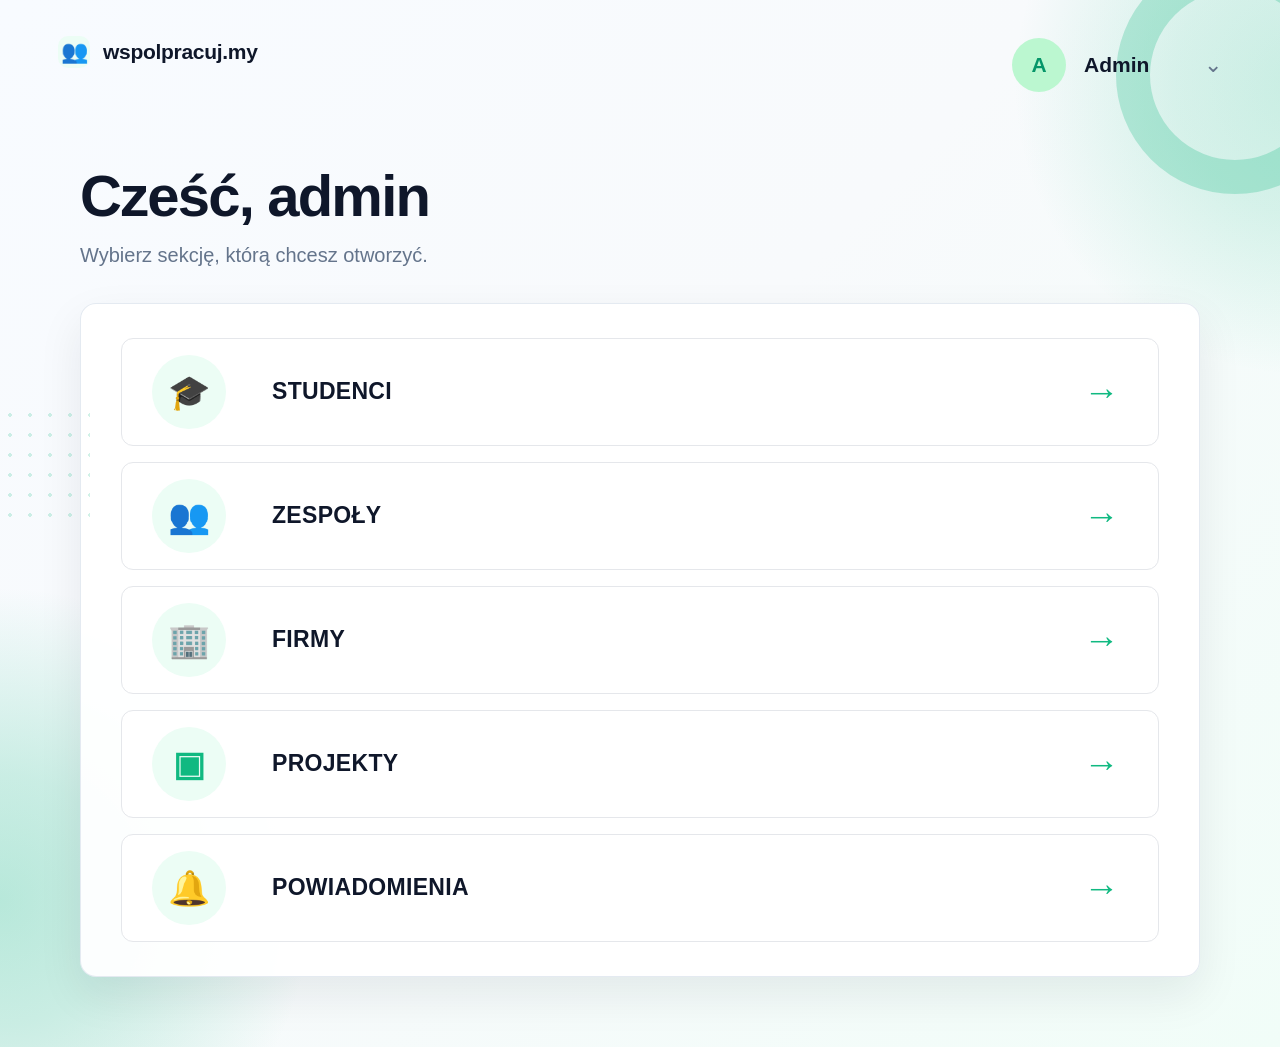
==== frontend/admin.html @ ed75c15d "dodanie fronta dla admina" ====
<!DOCTYPE html>
<html lang="pl">
<head>
    <meta charset="UTF-8">
    <meta name="viewport" content="width=device-width, initial-scale=1.0">
    <title>Panel admina - wspolpracuj.my</title>
    <link rel="stylesheet" href="admin.css">
</head>
<body>

<div class="app">
    <main class="content">

        <header class="topbar">
            <div class="brand">
                <h2 class="logo">wspolpracuj.my</h2>
                <p class="account-type">Panel admina</p>
            </div>

            <div class="user-menu">
                <button class="user-menu-toggle" onclick="toggleUserMenu(event)" aria-expanded="false">
                    <span class="user-avatar">A</span>
                    <span class="user-name">Admin</span>
                    <span class="user-arrow">⌄</span>
                </button>

                <div id="userDropdown" class="user-dropdown">
                    <button onclick="logout()">Wyloguj</button>
                </div>
            </div>
        </header>

        <section id="dashboard" class="view active-view">
            <div class="admin-start-box">
                <p class="small-label">Panel administratora</p>
                <h1>Cześć, admin</h1>

                <div class="admin-menu-grid">
                    <button onclick="showStudents()">STUDENCI</button>
                    <button onclick="showTeams()">ZESPOŁY</button>
                    <button onclick="showCompanies()">FIRMY</button>
                    <button onclick="showProjects()">PROJEKTY</button>
                    <button onclick="showNotifications()">POWIADOMIENIA</button>
                </div>
            </div>
        </section>

        <section id="students" class="view">
            <button class="back-btn" onclick="goBack()">← Wstecz</button>

            <div class="section-title-row">
                <div>
                    <h2>Studenci</h2>
                    <p class="muted">Lista wszystkich studentów.</p>
                </div>
            </div>

            <div id="studentsList" class="admin-list scroll-list"></div>
        </section>

        <section id="teams" class="view">
            <button class="back-btn" onclick="goBack()">← Wstecz</button>

            <div class="section-title-row">
                <div>
                    <h2>Zespoły</h2>
                    <p class="muted">Lista wszystkich zespołów.</p>
                </div>
            </div>

            <div id="teamsList" class="team-list scroll-list"></div>
        </section>

        <section id="companies" class="view">
            <button class="back-btn" onclick="goBack()">← Wstecz</button>

            <div class="section-title-row">
                <div>
                    <h2>Firmy</h2>
                    <p class="muted">Zarządzaj firmami na platformie.</p>
                </div>

                <button class="small-primary" onclick="showAddCompany()">+ Dodaj firmę</button>
            </div>

            <div id="companiesList" class="admin-list scroll-list"></div>
        </section>

        <section id="projects" class="view">
            <button class="back-btn" onclick="goBack()">← Wstecz</button>

            <div class="section-title-row">
                <div>
                    <h2>Projekty</h2>
                    <p class="muted">Lista wszystkich projektów.</p>
                </div>
            </div>

            <div id="projectsList" class="admin-project-list scroll-list"></div>
        </section>

        <section id="notifications" class="view">
            <button class="back-btn" onclick="goBack()">← Wstecz</button>

            <div class="section-title-row">
                <div>
                    <h2>Powiadomienia</h2>
                    <p class="muted">Wyświetlanie wszystkich powiadomień od najnowszych.</p>
                </div>
            </div>

            <div id="allNotifications" class="notification-list card"></div>
        </section>

        <section id="addCompany" class="view">
            <button class="back-btn" onclick="goBack()">← Wstecz</button>

            <div class="section-title-row centered-title">
                <div>
                    <h2>Dodaj firmę</h2>
                    <p class="muted">Wprowadź dane firmy, aby dodać ją do systemu.</p>
                </div>
            </div>

            <form class="card project-form" onsubmit="addCompany(event)">
                <label>
                    Nazwa firmy
                    <input id="newCompanyName" type="text" placeholder="Nazwa firmy">
                </label>

                <label>
                    Login
                    <input id="newCompanyLogin" type="text" placeholder="Login">
                </label>

                <label>
                    Hasło
                    <input id="newCompanyPassword" type="password" placeholder="Hasło">
                </label>

                <label>
                    Powtórz hasło
                    <input id="newCompanyRepeatPassword" type="password" placeholder="Powtórz hasło">
                </label>

                <button type="submit">Dodaj firmę</button>
                <p id="addCompanyMessage" class="form-message"></p>
            </form>
        </section>

        <section id="deleteConfirm" class="view">
            <button class="back-btn" onclick="goBack()">← Wstecz</button>

            <div class="section-title-row centered-title">
                <div>
                    <h2 id="deleteTitle">Usuń</h2>
                    <p id="deleteText" class="muted"></p>
                </div>
            </div>

            <div class="card confirm-card">
                <button class="danger-main" onclick="confirmDelete()">Usuń</button>
                <button class="cancel-main" onclick="cancelDelete()">Nie</button>
            </div>
        </section>

        <section id="projectDetails" class="view">
            <button class="back-btn" onclick="goBack()">← Wstecz</button>

            <div class="section-title-row">
                <div>
                    <p class="small-label">Wybrany projekt</p>
                    <h2 id="projectDetailsTitle"></h2>
                    <p id="projectDetailsInfo" class="muted"></p>
                </div>
            </div>

            <div class="quick-actions project-actions">
                <button onclick="showProjectTeams()">Zespoły</button>
                <button onclick="showProjectGuidelines()">Wytyczne</button>
                <button onclick="showProjectComments()">Komentarze</button>
            </div>

            <div class="card details-card project-hidden-details">
                <h3>Opis</h3>
                <p id="projectDetailsDescription"></p>

                <h3>Cel projektu</h3>
                <p id="projectDetailsGoal"></p>

                <h3>Zakres pracy</h3>
                <p id="projectDetailsWorkScope"></p>

                <h3>Wymagane zasoby technologiczne</h3>
                <p id="projectDetailsTechResources"></p>

                <h3>Dane projektu</h3>
                <div class="info-grid">
                    <div>
                        <span>Zleceniodawca</span>
                        <strong id="projectDetailsCompany"></strong>
                    </div>

                    <div>
                        <span>Zapełnienie</span>
                        <strong id="projectDetailsTeams"></strong>
                    </div>

                    <div>
                        <span>Priorytet</span>
                        <strong id="projectDetailsPriority"></strong>
                    </div>
                </div>
            </div>
        </section>

        <section id="projectComments" class="view">
            <button class="back-btn" onclick="goBack()">← Wstecz</button>

            <div class="section-title-row">
                <div>
                    <h2>Komentarze</h2>
                    <p class="muted">Admin widzi wszystkie komentarze do projektu.</p>
                </div>
            </div>

            <div id="projectCommentsList" class="card comment-list"></div>
        </section>

        <section id="projectGuidelines" class="view">
            <button class="back-btn" onclick="goBack()">← Wstecz</button>

            <div class="section-title-row">
                <div>
                    <h2>Wytyczne</h2>
                    <p class="muted">Dane projektu wypełnione przez firmę. Widok tylko do odczytu.</p>
                </div>
            </div>

            <div class="card details-card">
                <h3>Temat</h3>
                <p id="guidelinesTopic"></p>

                <h3>Zleceniodawca</h3>
                <p id="guidelinesCompany"></p>

                <h3>Opis</h3>
                <p id="guidelinesDescription"></p>

                <h3>Cel projektu</h3>
                <p id="guidelinesGoal"></p>

                <h3>Zakres pracy</h3>
                <p id="guidelinesWorkScope"></p>

                <h3>Wymagane zasoby technologiczne</h3>
                <p id="guidelinesTechResources"></p>

                <h3>Tagi</h3>
                <div id="guidelinesTags" class="selected-tags"></div>
            </div>
        </section>

        <section id="projectTeams" class="view">
            <button class="back-btn" onclick="goBack()">← Wstecz</button>

            <div class="section-title-row">
                <div>
                    <h2>Zespoły</h2>
                    <p class="muted">Lista zespołów zaakceptowanych przez firmę do projektu.</p>
                </div>
            </div>

            <div id="projectTeamsList" class="team-list scroll-list"></div>
        </section>

        <section id="teamDetails" class="view">
            <button class="back-btn" onclick="goBack()">← Wstecz</button>

            <div class="section-title-row">
                <div>
                    <p class="small-label">Okno zespołu</p>
                    <h2 id="teamDetailsName"></h2>
                    <p id="teamDetailsProject" class="muted"></p>
                </div>
            </div>

            <div class="card details-card team-details-card">
                <h3>Członkowie zespołu</h3>
                <ol id="teamDetailsMembers" class="members-list"></ol>

                <button id="repositoryButton" class="small-primary hidden" onclick="showRepository()">Repozytorium</button>
            </div>
        </section>

        <section id="repository" class="view">
            <button class="back-btn" onclick="goBack()">← Wstecz</button>

            <div class="section-title-row">
                <div>
                    <p class="small-label">Pliki</p>
                    <h2>PLIKI</h2>
                    <p id="repositoryDescription" class="muted"></p>
                </div>
            </div>

            <div class="card repository-box">
                <h3>Pliki</h3>

                <div class="upload-area">
                    <p>
                        Miejsce na wrzucanie plików z rozszerzeniami według dokumentacji.
                    </p>

                    <input type="file" multiple>
                </div>

                <ul id="repositoryFiles" class="file-list"></ul>
            </div>
        </section>

    </main>
</div>

<script>
let currentProjectId = null;
let currentTeamId = null;

let deleteData = {
    type: null,
    id: null,
    returnView: null
};

const viewHistory = [];

/* PUSTE DANE — tutaj później możesz podpiąć backend albo bazę danych */

let students = [];

let companies = [];

let projects = [];

let teams = [];

let notifications = [];

let comments = [];

let repositoryFiles = [];

const priorityLabels = {
    1: "1 - bardzo niski",
    2: "2 - niski",
    3: "3 - średni",
    4: "4 - wysoki",
    5: "5 - bardzo wysoki"
};

function loadInitialData() {
    renderStudents();
    renderTeams();
    renderCompanies();
    renderProjects();
    renderNotifications();
}

function showView(viewId, saveHistory = true) {
    const currentView = document.querySelector(".active-view");

    if (currentView && saveHistory && currentView.id !== viewId) {
        viewHistory.push(currentView.id);
    }

    document.querySelectorAll(".view").forEach(view => {
        view.classList.remove("active-view");
    });

    document.getElementById(viewId).classList.add("active-view");
}

function goBack() {
    const previousView = viewHistory.pop();

    if (previousView) {
        showView(previousView, false);
    } else {
        showView("dashboard", false);
    }
}

function toggleUserMenu(event) {
    event.stopPropagation();

    const menu = document.querySelector(".user-menu");
    const toggle = document.querySelector(".user-menu-toggle");

    menu.classList.toggle("open");

    const isOpen = menu.classList.contains("open");
    toggle.setAttribute("aria-expanded", isOpen);
}

document.addEventListener("click", function(event) {
    const menu = document.querySelector(".user-menu");

    if (!menu) {
        return;
    }

    if (!menu.contains(event.target)) {
        menu.classList.remove("open");

        const toggle = document.querySelector(".user-menu-toggle");

        if (toggle) {
            toggle.setAttribute("aria-expanded", "false");
        }
    }
});

function logout() {
    window.location.href = "index.html";
}

function showStudents() {
    renderStudents();
    showView("students");
}

function showTeams() {
    renderTeams();
    showView("teams");
}

function showCompanies() {
    renderCompanies();
    showView("companies");
}

function showProjects() {
    renderProjects();
    showView("projects");
}

function showNotifications() {
    renderNotifications();
    showView("notifications");
}

function renderStudents() {
    const list = document.getElementById("studentsList");
    list.innerHTML = "";

    if (students.length === 0) {
        list.innerHTML = "<div class='card'><p class='empty-state'>Brak studentów do wyświetlenia.</p></div>";
        return;
    }

    students.forEach((student, index) => {
        const item = document.createElement("div");
        item.className = "admin-list-item";

        item.innerHTML = `
            <div class="list-main">
                <strong>${index + 1}. ${escapeHtml(student.fullName)}</strong>
                <span>${escapeHtml(student.email)}</span>
            </div>

            <button class="danger-small" onclick="openDelete('student', ${student.id}, 'students')">Usuń studenta</button>
        `;

        list.appendChild(item);
    });
}

function renderCompanies() {
    const list = document.getElementById("companiesList");
    list.innerHTML = "";

    if (companies.length === 0) {
        list.innerHTML = "<div class='card'><p class='empty-state'>Brak firm do wyświetlenia.</p></div>";
        return;
    }

    companies.forEach((company, index) => {
        const item = document.createElement("div");
        item.className = "admin-list-item";

        item.innerHTML = `
            <div class="list-main">
                <strong>${index + 1}. ${escapeHtml(company.name)}</strong>
                <span>Login: ${escapeHtml(company.login)}</span>
            </div>

            <button class="danger-small" onclick="openDelete('company', ${company.id}, 'companies')">Usuń firmę</button>
        `;

        list.appendChild(item);
    });
}

function renderProjects() {
    const list = document.getElementById("projectsList");
    list.innerHTML = "";

    if (projects.length === 0) {
        list.innerHTML = "<div class='card'><p class='empty-state'>Brak projektów do wyświetlenia.</p></div>";
        return;
    }

    projects.forEach((project, index) => {
        const card = document.createElement("div");
        card.className = "admin-project-card";

        card.innerHTML = `
            <button class="project-card" onclick="showProjectDetails(${project.id})">
                <div>
                    <strong>${index + 1}. ${escapeHtml(project.topic)}</strong>
                    <span>${escapeHtml(project.companyName)} · ${formatArray(project.tags)}</span>
                </div>
                <p>${project.acceptedTeams || 0}/${project.teamSlots || 0}</p>
            </button>

            <button class="danger-small" onclick="openDelete('project', ${project.id}, 'projects')">Usuń projekt</button>
        `;

        list.appendChild(card);
    });
}

function renderTeams() {
    const list = document.getElementById("teamsList");
    list.innerHTML = "";

    if (teams.length === 0) {
        list.innerHTML = "<div class='card'><p class='empty-state'>Brak zespołów do wyświetlenia.</p></div>";
        return;
    }

    teams.forEach((team, index) => {
        const project = projects.find(item => item.id === team.projectId);

        const card = document.createElement("div");
        card.className = "team-card";

        card.innerHTML = `
            <div class="team-main" onclick="showTeamDetails(${team.id})">
                <strong>${index + 1}. ${escapeHtml(team.name)}</strong>
                <span>${escapeHtml(project?.topic || "Brak projektu")} — ${getTeamStatusText(team.status)}</span>
            </div>

            <div class="team-actions">
                <button class="danger" onclick="openDelete('team', ${team.id}, 'teams')">Usuń zespół</button>
            </div>
        `;

        list.appendChild(card);
    });
}

function renderNotifications() {
    const list = document.getElementById("allNotifications");
    list.innerHTML = "";

    if (notifications.length === 0) {
        list.innerHTML = "<p class='empty-state'>Brak powiadomień do wyświetlenia.</p>";
        return;
    }

    notifications.forEach(notification => {
        const item = document.createElement("div");
        item.className = "notification-item";
        item.textContent = notification.text || "";

        list.appendChild(item);
    });
}

function showAddCompany() {
    document.getElementById("newCompanyName").value = "";
    document.getElementById("newCompanyLogin").value = "";
    document.getElementById("newCompanyPassword").value = "";
    document.getElementById("newCompanyRepeatPassword").value = "";
    document.getElementById("addCompanyMessage").textContent = "";

    showView("addCompany");
}

function addCompany(event) {
    event.preventDefault();

    const name = document.getElementById("newCompanyName").value.trim();
    const login = document.getElementById("newCompanyLogin").value.trim();
    const password = document.getElementById("newCompanyPassword").value.trim();
    const repeatPassword = document.getElementById("newCompanyRepeatPassword").value.trim();
    const message = document.getElementById("addCompanyMessage");

    if (!name || !login || !password || !repeatPassword) {
        message.textContent = "Nie dodano firmy. Uzupełnij wszystkie pola.";
        message.className = "form-message error";
        return;
    }

    if (password !== repeatPassword) {
        message.textContent = "Nie dodano firmy. Hasła nie są takie same.";
        message.className = "form-message error";
        return;
    }

    const loginExists = companies.some(company => {
        return company.login.toLowerCase() === login.toLowerCase();
    });

    if (loginExists) {
        message.textContent = "Nie dodano firmy. Podany login jest już zajęty.";
        message.className = "form-message error";
        return;
    }

    companies.unshift({
        id: Date.now(),
        name: name,
        login: login
    });

    notifications.unshift({
        id: Date.now(),
        text: `Administrator dodał nową firmę ${name}.`
    });

    renderCompanies();
    renderNotifications();

    event.target.reset();

    removeDeleteConfirmFromHistory();
    showView("companies", false);
}

function openDelete(type, id, returnView) {
    deleteData = {
        type: type,
        id: id,
        returnView: returnView
    };

    const labels = {
        student: "studenta",
        team: "zespół",
        project: "projekt",
        company: "firmę"
    };

    const name = getDeleteName(type, id);

    document.getElementById("deleteTitle").textContent = `Usuń ${labels[type]}`;
    document.getElementById("deleteText").textContent = `Czy chcesz usunąć ${labels[type]} "${name}"?`;

    showView("deleteConfirm");
}

function getDeleteName(type, id) {
    if (type === "student") {
        return students.find(item => item.id === id)?.fullName || "";
    }

    if (type === "team") {
        return teams.find(item => item.id === id)?.name || "";
    }

    if (type === "project") {
        return projects.find(item => item.id === id)?.topic || "";
    }

    if (type === "company") {
        return companies.find(item => item.id === id)?.name || "";
    }

    return "";
}

function cancelDelete() {
    deleteData = {
        type: null,
        id: null,
        returnView: null
    };

    goBack();
}

function confirmDelete() {
    if (deleteData.type === "student") {
        students = students.filter(student => student.id !== deleteData.id);

        teams.forEach(team => {
            team.members = team.members.filter(member => member.id !== deleteData.id);
        });

        renderStudents();
        renderTeams();
    }

    if (deleteData.type === "team") {
        const team = teams.find(item => item.id === deleteData.id);

        if (team && team.status === "accepted") {
            const project = projects.find(item => item.id === team.projectId);

            if (project && project.acceptedTeams > 0) {
                project.acceptedTeams -= 1;
            }
        }

        teams = teams.filter(team => team.id !== deleteData.id);

        renderTeams();
        renderProjects();
    }

    if (deleteData.type === "project") {
        projects = projects.filter(project => project.id !== deleteData.id);
        teams = teams.filter(team => team.projectId !== deleteData.id);
        comments = comments.filter(comment => comment.projectId !== deleteData.id);

        renderProjects();
        renderTeams();
    }

    if (deleteData.type === "company") {
        companies = companies.filter(company => company.id !== deleteData.id);

        renderCompanies();
    }

    const returnView = deleteData.returnView || "dashboard";

    deleteData = {
        type: null,
        id: null,
        returnView: null
    };

    removeDeleteConfirmFromHistory();

    if (viewHistory[viewHistory.length - 1] === returnView) {
        viewHistory.pop();
    }

    showView(returnView, false);
}

function removeDeleteConfirmFromHistory() {
    for (let i = viewHistory.length - 1; i >= 0; i--) {
        if (viewHistory[i] === "deleteConfirm") {
            viewHistory.splice(i, 1);
        }
    }
}

function showProjectDetails(projectId) {
    currentProjectId = projectId;

    const project = projects.find(item => item.id === projectId);

    if (!project) {
        return;
    }

    document.getElementById("projectDetailsTitle").textContent = project.topic || "";
    document.getElementById("projectDetailsInfo").textContent =
        `${project.companyName || ""} · ${project.acceptedTeams || 0}/${project.teamSlots || 0}`;

    document.getElementById("projectDetailsDescription").textContent = project.description || "";
    document.getElementById("projectDetailsGoal").textContent = project.goal || "";
    document.getElementById("projectDetailsWorkScope").textContent = project.workScope || "";
    document.getElementById("projectDetailsTechResources").textContent = project.techResources || "";
    document.getElementById("projectDetailsCompany").textContent = project.companyName || "";
    document.getElementById("projectDetailsTeams").textContent = `${project.acceptedTeams || 0}/${project.teamSlots || 0}`;
    document.getElementById("projectDetailsPriority").textContent = priorityLabels[project.priority] || "";

    showView("projectDetails");
}

function showProjectComments() {
    const list = document.getElementById("projectCommentsList");
    const projectComments = comments.filter(comment => comment.projectId === currentProjectId);

    list.innerHTML = "";

    if (projectComments.length === 0) {
        list.innerHTML = "<p class='empty-state'>Brak komentarzy dla tego projektu.</p>";
    } else {
        projectComments.forEach(comment => {
            const item = document.createElement("div");
            item.className = "comment-item";

            item.innerHTML = `
                <strong>${escapeHtml(comment.authorName || "")}</strong>
                <p>${escapeHtml(comment.text || "")}</p>
            `;

            list.appendChild(item);
        });
    }

    showView("projectComments");
}

function showProjectGuidelines() {
    const project = projects.find(item => item.id === currentProjectId);

    if (!project) {
        return;
    }

    document.getElementById("guidelinesTopic").textContent = project.topic || "";
    document.getElementById("guidelinesCompany").textContent = project.companyName || "";
    document.getElementById("guidelinesDescription").textContent = project.description || "";
    document.getElementById("guidelinesGoal").textContent = project.goal || "";
    document.getElementById("guidelinesWorkScope").textContent = project.workScope || "";
    document.getElementById("guidelinesTechResources").textContent = project.techResources || "";

    renderGuidelineTags(project.tags || []);

    showView("projectGuidelines");
}

function renderGuidelineTags(tags) {
    const container = document.getElementById("guidelinesTags");
    container.innerHTML = "";

    if (!tags || tags.length === 0) {
        container.innerHTML = "<p class='empty-state'>Brak tagów.</p>";
        return;
    }

    tags.forEach(tag => {
        const span = document.createElement("span");
        span.textContent = tag;
        container.appendChild(span);
    });
}

function showProjectTeams() {
    const list = document.getElementById("projectTeamsList");
    const acceptedTeams = teams.filter(team => {
        return team.projectId === currentProjectId && team.status === "accepted";
    });

    list.innerHTML = "";

    if (acceptedTeams.length === 0) {
        list.innerHTML = "<div class='card'><p class='empty-state'>Brak zaakceptowanych zespołów dla tego projektu.</p></div>";
    } else {
        acceptedTeams.forEach((team, index) => {
            const card = document.createElement("div");
            card.className = "team-card";

            card.innerHTML = `
                <div class="team-main" onclick="showTeamDetails(${team.id})">
                    <strong>${index + 1}. ${escapeHtml(team.name)}</strong>
                    <span>Zaakceptowany</span>
                </div>
            `;

            list.appendChild(card);
        });
    }

    showView("projectTeams");
}

function showTeamDetails(teamId) {
    currentTeamId = teamId;

    const team = teams.find(item => item.id === teamId);

    if (!team) {
        return;
    }

    const project = projects.find(item => item.id === team.projectId);

    document.getElementById("teamDetailsName").textContent = team.name || "";
    document.getElementById("teamDetailsProject").textContent =
        `Przypisany projekt: ${project?.topic || "Brak projektu"}`;

    const membersList = document.getElementById("teamDetailsMembers");
    membersList.innerHTML = "";

    if (!team.members || team.members.length === 0) {
        membersList.innerHTML = "<p class='empty-state'>Brak członków zespołu do wyświetlenia.</p>";
    } else {
        team.members.forEach(member => {
            const li = document.createElement("li");
            li.textContent = member.fullName || "";
            membersList.appendChild(li);
        });
    }

    const repositoryButton = document.getElementById("repositoryButton");

    if (team.status === "accepted") {
        repositoryButton.classList.remove("hidden");
    } else {
        repositoryButton.classList.add("hidden");
    }

    showView("teamDetails");
}

function showRepository() {
    const team = teams.find(item => item.id === currentTeamId);
    const project = projects.find(item => item.id === team?.projectId);

    document.getElementById("repositoryDescription").textContent =
        `${team?.name || "Zespół"} · ${project?.topic || "Projekt"}`;

    renderRepositoryFiles();
    showView("repository");
}

function renderRepositoryFiles() {
    const list = document.getElementById("repositoryFiles");
    list.innerHTML = "";

    if (repositoryFiles.length === 0) {
        list.innerHTML = "<li class='empty-state'>Brak plików do wyświetlenia.</li>";
        return;
    }

    repositoryFiles.forEach(file => {
        const li = document.createElement("li");
        li.textContent = file.name || "";
        list.appendChild(li);
    });
}

function getTeamStatusText(status) {
    if (status === "accepted") {
        return "Zaakceptowany";
    }

    if (status === "rejected") {
        return "Odrzucony";
    }

    return "Nie podjęto decyzji";
}

function formatArray(value) {
    if (!value || value.length === 0) {
        return "";
    }

    return value.join(", ");
}

function escapeHtml(value) {
    return String(value)
        .replaceAll("&", "&amp;")
        .replaceAll("<", "&lt;")
        .replaceAll(">", "&gt;")
        .replaceAll('"', "&quot;")
        .replaceAll("'", "&#039;");
}

loadInitialData();
</script>

</body>
</html>
---- frontend/admin.css ----
* {
    margin: 0;
    padding: 0;
    box-sizing: border-box;
    font-family: Arial, sans-serif;
}

:root {
    --green: #10b981;
    --green-dark: #059669;
    --green-light: #d1fae5;
    --green-soft: #ecfdf5;

    --red: #ef4444;
    --red-dark: #dc2626;

    --text-main: #0f172a;
    --text-muted: #64748b;

    --border: #e5e7eb;
    --border-dark: #d1d5db;

    --card: rgba(255, 255, 255, 0.94);
    --shadow: 0 18px 45px rgba(15, 23, 42, 0.08);
    --shadow-soft: 0 10px 28px rgba(15, 23, 42, 0.05);
}

body {
    min-height: 100vh;
    color: var(--text-main);
    overflow-x: hidden;
    background:
        radial-gradient(circle at 0% 86%, rgba(16, 185, 129, 0.28) 0, rgba(16, 185, 129, 0.20) 8%, transparent 20%),
        radial-gradient(circle at 102% 8%, rgba(16, 185, 129, 0.20) 0, rgba(16, 185, 129, 0.14) 8%, transparent 18%),
        linear-gradient(135deg, #f8fbff 0%, #f8fafc 46%, #f1fdf8 100%);
}

body::before {
    content: "";
    position: fixed;
    left: 0;
    top: 45%;
    width: 90px;
    height: 120px;
    background-image: radial-gradient(rgba(16, 185, 129, 0.35) 2px, transparent 2px);
    background-size: 20px 20px;
    opacity: 0.55;
    pointer-events: none;
}

body::after {
    content: "";
    position: fixed;
    right: -74px;
    top: -44px;
    width: 170px;
    height: 170px;
    border: 34px solid rgba(16, 185, 129, 0.25);
    border-radius: 50%;
    pointer-events: none;
}

button,
input,
textarea,
select {
    font: inherit;
}

button {
    cursor: pointer;
}

.app {
    width: 100%;
    min-height: 100vh;
}

.content {
    width: 100%;
    max-width: 1600px;
    min-height: 100vh;
    margin: 0 auto;
    padding: 36px 58px 70px;
}

/* TOPBAR */

.topbar {
    position: relative;
    z-index: 30;
    display: flex;
    justify-content: space-between;
    align-items: flex-start;
    gap: 24px;
    margin-bottom: 72px;
}

.brand {
    display: flex;
    align-items: center;
    gap: 13px;
}

.brand::before {
    content: "👥";
    width: 32px;
    height: 32px;
    border-radius: 10px;
    background: var(--green-soft);
    color: var(--green);
    display: flex;
    align-items: center;
    justify-content: center;
    font-size: 22px;
}

.logo {
    color: var(--text-main);
    font-size: 21px;
    font-weight: 900;
    letter-spacing: -0.3px;
}

.account-type {
    display: none;
}

/* MENU UŻYTKOWNIKA */

.user-menu {
    position: relative;
    z-index: 50;
}

.user-menu-toggle {
    min-width: 210px;
    height: 58px;
    border: none;
    background: transparent;
    display: flex;
    align-items: center;
    gap: 18px;
    padding: 0;
    color: var(--text-main);
}

.user-avatar {
    width: 54px;
    height: 54px;
    border-radius: 50%;
    background: #bbf7d0;
    color: var(--green-dark);
    display: flex;
    align-items: center;
    justify-content: center;
    font-size: 21px;
    font-weight: 900;
}

.user-name {
    font-size: 21px;
    font-weight: 900;
    color: var(--text-main);
}

.user-arrow {
    margin-left: auto;
    color: #64748b;
    font-size: 22px;
    transition: 0.2s;
}

.user-menu.open .user-arrow {
    transform: rotate(180deg);
}

.user-dropdown {
    position: absolute;
    right: 0;
    top: 70px;
    width: 210px;
    background: #ffffff;
    border: 1px solid var(--border);
    border-radius: 14px;
    box-shadow: 0 18px 45px rgba(15, 23, 42, 0.12);
    padding: 10px;
    display: none;
}

.user-menu.open .user-dropdown {
    display: block;
}

.user-dropdown button {
    width: 100%;
    border: none;
    background: transparent;
    color: var(--text-main);
    text-align: left;
    padding: 13px 14px;
    border-radius: 10px;
    font-weight: 800;
    transition: 0.2s;
}

.user-dropdown button:hover {
    background: var(--green-soft);
    color: var(--green-dark);
}

/* WIDOKI */

.view {
    display: none;
}

.active-view {
    display: block;
}

/* DASHBOARD */

#dashboard.active-view {
    display: block;
}

.admin-start-box {
    width: 1120px;
    max-width: 100%;
    margin: 0 auto;
    background: transparent;
    border: none;
    box-shadow: none;
    padding: 0;
}

.admin-start-box .small-label {
    display: none;
}

.admin-start-box h1 {
    font-size: 58px;
    line-height: 1.05;
    letter-spacing: -1.8px;
    font-weight: 900;
    color: var(--text-main);
    margin-bottom: 10px;
}

.admin-start-box h1::after {
    content: "Wybierz sekcję, którą chcesz otworzyć.";
    display: block;
    margin-top: 14px;
    color: var(--text-muted);
    font-size: 20px;
    line-height: 1.4;
    letter-spacing: 0;
    font-weight: 400;
}

.admin-menu-grid {
    margin-top: 34px;
    background: var(--card);
    border: 1px solid rgba(226, 232, 240, 0.9);
    border-radius: 16px;
    box-shadow: var(--shadow);
    padding: 34px 40px;
    display: grid;
    grid-template-columns: 1fr;
    gap: 16px;
}

.admin-menu-grid button {
    position: relative;
    width: 100%;
    min-height: 108px;
    padding: 22px 84px 22px 150px;
    background: #ffffff;
    border: 1px solid var(--border);
    border-radius: 12px;
    color: var(--text-main);
    text-align: left;
    font-size: 23px;
    font-weight: 900;
    letter-spacing: 0.3px;
    transition: 0.22s ease;
    box-shadow: none;
}

.admin-menu-grid button:hover {
    border-color: rgba(16, 185, 129, 0.45);
    background: #fbfffd;
    transform: translateY(-2px);
    box-shadow: 0 14px 34px rgba(15, 23, 42, 0.07);
}

.admin-menu-grid button::before {
    position: absolute;
    left: 30px;
    top: 50%;
    transform: translateY(-50%);
    width: 74px;
    height: 74px;
    border-radius: 50%;
    background: var(--green-soft);
    color: var(--green);
    display: flex;
    align-items: center;
    justify-content: center;
    font-size: 34px;
}

.admin-menu-grid button::after {
    content: "→";
    position: absolute;
    right: 38px;
    top: 50%;
    transform: translateY(-50%);
    color: var(--green);
    font-size: 36px;
    font-weight: 400;
}

.admin-menu-grid button:nth-child(1)::before {
    content: "🎓";
}

.admin-menu-grid button:nth-child(2)::before {
    content: "👥";
}

.admin-menu-grid button:nth-child(3)::before {
    content: "🏢";
}

.admin-menu-grid button:nth-child(4)::before {
    content: "▣";
}

.admin-menu-grid button:nth-child(5)::before {
    content: "🔔";
}

/* NAGŁÓWKI SEKCJI */

.section-title-row {
    display: flex;
    justify-content: space-between;
    align-items: center;
    gap: 24px;
    margin-bottom: 28px;
}

.section-title-row h2 {
    font-size: 58px;
    line-height: 1.05;
    letter-spacing: -1.7px;
    font-weight: 900;
    color: var(--text-main);
    margin-bottom: 12px;
}

.muted {
    color: var(--text-muted);
    line-height: 1.5;
    font-size: 19px;
}

.small-label {
    text-transform: uppercase;
    color: var(--green);
    font-size: 12px;
    font-weight: 900;
    letter-spacing: 1px;
    margin-bottom: 8px;
}

.centered-title {
    width: 100%;
    max-width: 760px;
    margin-left: auto;
    margin-right: auto;
    justify-content: center;
    text-align: center;
}

/* PRZYCISK WSTECZ */

.back-btn {
    border: none;
    background: var(--green-soft);
    color: #047857;
    border: 1px solid #a7f3d0;
    border-radius: 12px;
    padding: 11px 17px;
    font-weight: 900;
    margin-bottom: 26px;
    transition: 0.2s;
}

.back-btn:hover {
    background: var(--green-light);
    transform: translateY(-1px);
}

/* KARTY / LISTY */

.card,
.admin-list,
.team-list,
.admin-project-list {
    background: var(--card);
    border: 1px solid rgba(226, 232, 240, 0.9);
    border-radius: 14px;
    box-shadow: var(--shadow);
    backdrop-filter: blur(8px);
}

.card {
    padding: 28px;
}

.scroll-list {
    max-height: 650px;
    overflow-y: auto;
    padding-right: 8px;
}

#studentsList,
#companiesList,
#teamsList,
#projectTeamsList,
#projectsList {
    width: 100%;
    padding: 34px;
    display: flex;
    flex-direction: column;
    gap: 14px;
}

/* WIERSZE STUDENCI / FIRMY */

.admin-list-item {
    min-height: 70px;
    padding: 0 22px 0 34px;
    background: rgba(255, 255, 255, 0.78);
    border: 1px solid var(--border);
    border-radius: 9px;
    display: flex;
    align-items: center;
    justify-content: space-between;
    gap: 18px;
}

.list-main {
    display: flex;
    flex-direction: column;
    gap: 5px;
}

.list-main strong {
    color: var(--text-main);
    font-size: 18px;
    font-weight: 900;
}

.list-main span {
    color: var(--text-muted);
    font-size: 14px;
}

/* CZERWONY X */

.danger-small,
.team-actions .danger {
    position: relative;
    width: 48px;
    height: 48px;
    min-width: 48px;
    border: 1px solid var(--border);
    border-radius: 9px;
    background: transparent;
    color: transparent;
    font-size: 0;
    transition: 0.2s;
}

.danger-small::before,
.team-actions .danger::before {
    content: "×";
    color: var(--red-dark);
    font-size: 38px;
    line-height: 1;
    font-weight: 300;
}

.danger-small:hover,
.team-actions .danger:hover {
    background: #fee2e2;
    border-color: #fecaca;
}

/* PRZYCISKI */

.small-primary {
    width: auto;
    min-width: 250px;
    min-height: 58px;
    padding: 14px 26px;
    border-radius: 8px;
    border: 2px solid var(--green);
    background: transparent;
    color: var(--green-dark);
    text-transform: uppercase;
    font-weight: 900;
    letter-spacing: 0.4px;
    transition: 0.2s;
}

.small-primary:hover {
    background: var(--green);
    color: white;
    transform: translateY(-1px);
}

/* PROJEKTY */

.admin-project-list {
    display: flex;
    flex-direction: column;
    gap: 14px;
}

.admin-project-card {
    position: relative;
    min-height: 76px;
}

.admin-project-card .project-card {
    width: 100%;
    min-height: 76px;
    padding: 0 92px 0 34px;
    background: rgba(255, 255, 255, 0.78);
    border: 1px solid var(--border);
    border-radius: 9px;
    color: var(--text-main);
    display: flex;
    align-items: center;
    justify-content: space-between;
    text-align: left;
    box-shadow: none;
    transition: 0.2s;
}

.admin-project-card .project-card:hover {
    border-color: rgba(16, 185, 129, 0.45);
    background: #ffffff;
    transform: translateY(-1px);
}

.admin-project-card .project-card div {
    display: flex;
    flex-direction: column;
    gap: 5px;
}

.admin-project-card .project-card strong {
    font-size: 19px;
    font-weight: 900;
}

.admin-project-card .project-card span {
    color: var(--text-muted);
    font-size: 14px;
}

.admin-project-card .project-card p {
    color: var(--text-muted);
    font-weight: 800;
}

.admin-project-card .danger-small {
    position: absolute;
    right: 22px;
    top: 50%;
    transform: translateY(-50%);
}

/* ZESPOŁY */

.team-card {
    min-height: 76px;
    padding: 0 22px 0 34px;
    background: rgba(255, 255, 255, 0.78);
    border: 1px solid var(--border);
    border-radius: 9px;
    box-shadow: none;
    display: flex;
    align-items: center;
    justify-content: space-between;
    gap: 18px;
}

.team-main {
    flex: 1;
    cursor: pointer;
}

.team-main strong {
    display: block;
    font-size: 19px;
    font-weight: 900;
    color: var(--text-main);
    margin-bottom: 5px;
}

.team-main span {
    color: var(--text-muted);
    font-size: 14px;
}

.team-actions {
    display: flex;
    align-items: center;
    gap: 10px;
}

.team-actions button:not(.danger) {
    width: auto;
    border: none;
    border-radius: 10px;
    background: var(--green);
    color: white;
    padding: 10px 15px;
    font-weight: 900;
}

.team-actions button:not(.danger):hover {
    background: var(--green-dark);
}

/* POWIADOMIENIA */

#allNotifications.card {
    padding: 0;
    overflow: hidden;
}

.notification-list {
    display: flex;
    flex-direction: column;
}

.notification-item {
    position: relative;
    min-height: 70px;
    padding: 20px 90px 20px 92px;
    background: #ffffff;
    border-bottom: 1px solid var(--border);
    color: var(--text-muted);
    line-height: 1.5;
    font-size: 16px;
}

.notification-item::before {
    content: "🔔";
    position: absolute;
    left: 28px;
    top: 50%;
    transform: translateY(-50%);
    width: 44px;
    height: 44px;
    border-radius: 14px;
    background: var(--green-soft);
    color: var(--green);
    display: flex;
    align-items: center;
    justify-content: center;
    font-size: 21px;
}

.notification-item::after {
    content: "";
    position: absolute;
    right: 30px;
    top: 50%;
    transform: translateY(-50%);
    width: 7px;
    height: 7px;
    border-radius: 50%;
    background: var(--green);
    opacity: 0.35;
}

.notification-item:last-child {
    border-bottom: none;
}

/* FORMULARZE */

#addCompany.active-view {
    min-height: calc(100vh - 170px);
    display: flex;
    flex-direction: column;
    align-items: center;
    justify-content: center;
}

#addCompany .back-btn {
    align-self: center;
    width: 760px;
    max-width: 100%;
    margin-bottom: 18px;
}

.project-form {
    width: 100%;
    max-width: 760px;
    display: flex;
    flex-direction: column;
    gap: 22px;
}

#addCompany .project-form {
    padding: 42px 44px 36px;
}

.project-form label {
    display: flex;
    flex-direction: column;
    gap: 9px;
    color: var(--text-main);
    font-weight: 900;
}

.project-form input,
.project-form textarea,
.project-form select {
    width: 100%;
    border: 1px solid var(--border-dark);
    border-radius: 6px;
    background: white;
    color: var(--text-main);
    padding: 14px 16px;
}

.project-form input:focus,
.project-form textarea:focus,
.project-form select:focus {
    outline: none;
    border-color: var(--green);
    box-shadow: 0 0 0 4px rgba(16, 185, 129, 0.12);
}

.project-form textarea {
    min-height: 120px;
    resize: vertical;
}

.project-form button {
    align-self: center;
    min-width: 250px;
    min-height: 58px;
    margin-top: 12px;
    border-radius: 8px;
    border: 2px solid var(--green);
    background: transparent;
    color: var(--green-dark);
    text-transform: uppercase;
    font-weight: 900;
    letter-spacing: 0.4px;
    transition: 0.2s;
}

.project-form button:hover {
    background: var(--green);
    color: white;
}

.form-message {
    min-height: 22px;
    font-weight: 900;
    text-align: center;
}

.form-message.error {
    color: var(--red-dark);
}

.form-message.success {
    color: var(--green-dark);
}

/* POPUP USUWANIA */

#deleteConfirm.active-view {
    position: fixed;
    inset: 0;
    z-index: 100;
    display: flex;
    flex-direction: column;
    align-items: center;
    justify-content: center;

    background: rgba(15, 23, 42, 0.28);
    backdrop-filter: blur(2px);
}

#deleteConfirm .back-btn {
    display: none;
}

#deleteConfirm .section-title-row {
    width: 520px;
    max-width: calc(100% - 32px);
    margin: 0;
    padding: 42px 42px 12px;
    background: #ffffff;
    border-radius: 14px 14px 0 0;
    box-shadow: 0 25px 60px rgba(15, 23, 42, 0.18);
    display: flex;
    justify-content: center;
    text-align: center;
}

#deleteConfirm .section-title-row h2 {
    font-size: 32px;
    margin-bottom: 18px;
    letter-spacing: -0.5px;
}

#deleteConfirm .section-title-row .muted {
    font-size: 21px;
    color: var(--text-main);
    line-height: 1.45;
}

#deleteConfirm .confirm-card {
    width: 520px;
    max-width: calc(100% - 32px);
    padding: 12px 42px 42px;
    background: #ffffff;
    border: none;
    border-radius: 0 0 14px 14px;
    box-shadow: 0 25px 60px rgba(15, 23, 42, 0.18);
    display: flex;
    gap: 28px;
    justify-content: center;
}

.danger-main {
    width: 200px;
    min-height: 58px;
    border: none;
    border-radius: 8px;
    background: var(--green);
    color: white;
    text-transform: uppercase;
    font-weight: 900;
    letter-spacing: 0.4px;
    transition: 0.2s;
}

.danger-main:hover {
    background: var(--green-dark);
    transform: translateY(-1px);
}

.cancel-main {
    width: 200px;
    min-height: 58px;
    border-radius: 8px;
    border: 2px solid var(--green);
    background: white;
    color: var(--green-dark);
    text-transform: uppercase;
    font-weight: 900;
    letter-spacing: 0.4px;
    transition: 0.2s;
}

.cancel-main:hover {
    background: var(--green-soft);
}

/* SZCZEGÓŁY PROJEKTU */

#projectDetails .section-title-row {
    margin-bottom: 36px;
}

#projectDetails .section-title-row h2 {
    font-size: 56px;
}

.project-actions {
    width: 100%;
    max-width: 1260px;
    margin: 0 auto;
    padding: 70px 110px;
    background: var(--card);
    border: 1px solid rgba(226, 232, 240, 0.9);
    border-radius: 14px;
    box-shadow: var(--shadow);
    display: flex;
    flex-direction: column;
    gap: 40px;
}

.project-actions button {
    width: 100%;
    min-height: 110px;
    border: 1px solid var(--border-dark);
    border-radius: 8px;
    background: #ffffff;
    color: var(--text-main);
    font-size: 24px;
    font-weight: 900;
    text-transform: uppercase;
    letter-spacing: 0.5px;
    transition: 0.2s;
}

.project-actions button:hover {
    border-color: var(--green);
    color: var(--green-dark);
    background: #fbfffd;
    transform: translateY(-2px);
}

.project-hidden-details {
    display: none;
}

/* KOMENTARZE / WYTYCZNE */

#projectCommentsList,
.comment-list {
    display: flex;
    flex-direction: column;
    gap: 14px;
}

.comment-item {
    padding: 18px 20px;
    background: #ffffff;
    border: 1px solid var(--border);
    border-radius: 10px;
}

.comment-item strong {
    display: block;
    margin-bottom: 7px;
    color: var(--green-dark);
    font-weight: 900;
}

.comment-item p {
    color: #334155;
    line-height: 1.5;
}

.details-card {
    max-width: 980px;
}

#projectGuidelines.active-view {
    min-height: calc(100vh - 170px);
    display: flex;
    flex-direction: column;
    align-items: center;
    justify-content: center;
}

#projectGuidelines .back-btn {
    width: 760px;
    max-width: 100%;
}

#projectGuidelines .section-title-row {
    display: none;
}

#projectGuidelines .details-card {
    width: 760px;
    max-width: 100%;
    padding: 46px 52px;
    border-radius: 14px;
    background: #ffffff;
    box-shadow: 0 25px 60px rgba(15, 23, 42, 0.16);
}

#projectGuidelines .details-card::before {
    content: "WYTYCZNE";
    display: block;
    font-size: 30px;
    font-weight: 900;
    letter-spacing: 1px;
    margin-bottom: 12px;
}

#projectGuidelines .details-card h3:first-child {
    margin-top: 28px;
}

.details-card h3 {
    margin-top: 20px;
    margin-bottom: 6px;
    font-size: 17px;
    font-weight: 900;
}

.details-card p {
    color: #334155;
    line-height: 1.65;
    font-size: 16px;
}

.info-grid {
    display: grid;
    grid-template-columns: repeat(3, minmax(0, 1fr));
    gap: 14px;
    margin-top: 12px;
}

.info-grid div {
    background: #f8fafc;
    border-radius: 12px;
    padding: 16px;
}

.info-grid span {
    display: block;
    color: var(--text-muted);
    font-size: 13px;
    margin-bottom: 6px;
}

/* TAGI */

.selected-tags {
    display: flex;
    flex-wrap: wrap;
    gap: 8px;
    margin-top: 10px;
}

.selected-tags span {
    background: var(--green-light);
    color: #047857;
    padding: 7px 11px;
    border-radius: 999px;
    font-size: 14px;
    font-weight: 900;
}

/* ZESPOŁY PROJEKTU */

#projectTeamsList {
    max-width: 1260px;
    margin: 0 auto;
}

#teamDetails .section-title-row h2 {
    font-size: 56px;
}

.team-details-card {
    width: 100%;
    max-width: 1260px;
    margin: 0 auto;
    padding: 58px 90px;
    text-align: center;
}

.team-details-card h3 {
    font-size: 29px;
    margin-bottom: 34px;
}

.members-list {
    width: 760px;
    max-width: 100%;
    margin: 0 auto 34px;
    padding: 0;
    list-style-position: inside;
    text-align: left;
}

.members-list li {
    min-height: 58px;
    padding: 16px 4px;
    border-bottom: 1px solid var(--border);
    font-size: 19px;
}

.members-list li:last-child {
    border-bottom: none;
}

/* REPOZYTORIUM */

#repository .section-title-row h2 {
    font-size: 56px;
    letter-spacing: 8px;
    text-transform: uppercase;
}

.repository-box {
    width: 100%;
    max-width: 1260px;
    margin: 0 auto;
    padding: 68px 90px;
    text-align: center;
}

.repository-box h3 {
    display: none;
}

.upload-area {
    width: 760px;
    max-width: 100%;
    margin: 0 auto 70px;
    border: none;
    background: transparent;
    padding: 0;
}

.upload-area p {
    color: var(--text-muted);
    font-size: 21px;
    line-height: 1.45;
    font-weight: 500;
    margin-bottom: 22px;
}

.file-list {
    width: 760px;
    max-width: 100%;
    margin: 0 auto;
    padding-left: 0;
    list-style: none;
    color: var(--text-muted);
    line-height: 1.9;
}

.file-list li {
    padding: 12px;
    border: 1px solid var(--border);
    border-radius: 10px;
    margin-bottom: 10px;
    background: #ffffff;
}

/* PUSTE STANY */

.empty-state {
    color: var(--text-muted);
    line-height: 1.5;
}

.hidden {
    display: none !important;
}

/* RESPONSYWNOŚĆ */

@media (max-width: 1150px) {
    .content {
        padding: 28px;
    }

    .admin-start-box h1,
    .section-title-row h2 {
        font-size: 44px;
    }

    .admin-menu-grid {
        padding: 24px;
    }

    .project-actions,
    .repository-box,
    .team-details-card {
        padding: 34px;
    }
}

@media (max-width: 760px) {
    .topbar {
        flex-direction: column;
        align-items: flex-start;
        margin-bottom: 42px;
    }

    .user-menu-toggle {
        min-width: 170px;
    }

    .admin-start-box h1,
    .section-title-row h2,
    #repository .section-title-row h2,
    #teamDetails .section-title-row h2 {
        font-size: 34px;
        letter-spacing: -0.8px;
    }

    .admin-start-box h1::after {
        font-size: 16px;
    }

    .admin-menu-grid button {
        min-height: 92px;
        padding-left: 112px;
        font-size: 18px;
    }

    .admin-menu-grid button::before {
        left: 20px;
        width: 62px;
        height: 62px;
        font-size: 28px;
    }

    #studentsList,
    #companiesList,
    #teamsList,
    #projectTeamsList,
    #projectsList {
        padding: 18px;
    }

    .admin-list-item,
    .team-card {
        flex-direction: column;
        align-items: flex-start;
        padding: 18px;
    }

    .danger-small,
    .team-actions .danger {
        align-self: flex-end;
    }

    .section-title-row {
        flex-direction: column;
        align-items: flex-start;
    }

    .small-primary {
        width: 100%;
    }

    .project-actions {
        gap: 18px;
    }

    .project-actions button {
        min-height: 82px;
        font-size: 18px;
    }

    .info-grid {
        grid-template-columns: 1fr;
    }

    #deleteConfirm .confirm-card {
        flex-direction: column;
    }

    .danger-main,
    .cancel-main {
        width: 100%;
    }
}
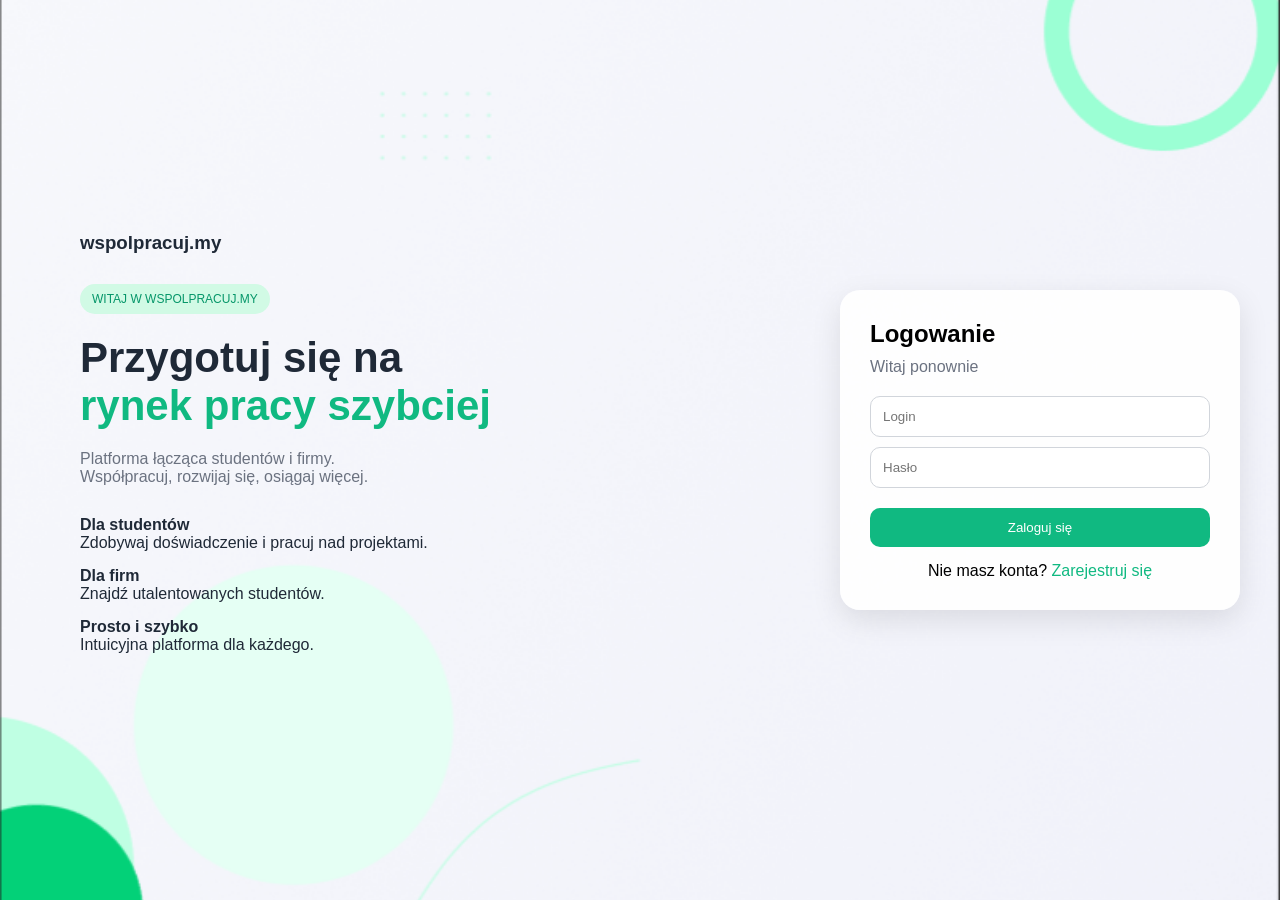
==== commit f14b51a8: "Połączenie konta admin frontend-backend" ====
--- a/frontend/admin.html
+++ b/frontend/admin.html
@@ -325,6 +325,7 @@
 <script>
 let currentProjectId = null;
 let currentTeamId = null;
+let currentProjectDetails = null;
 
 let deleteData = {
     type: null,
@@ -334,7 +335,9 @@
 
 const viewHistory = [];
 
-/* PUSTE DANE — tutaj później możesz podpiąć backend albo bazę danych */
+const API_BASE = "http://localhost:8081/api";
+const authToken = localStorage.getItem("token");
+const currentUser = safeParseJson(localStorage.getItem("user"));
 
 let students = [];
 
@@ -358,12 +361,155 @@
     5: "5 - bardzo wysoki"
 };
 
-function loadInitialData() {
-    renderStudents();
-    renderTeams();
-    renderCompanies();
-    renderProjects();
-    renderNotifications();
+function safeParseJson(value) {
+    try {
+        return JSON.parse(value);
+    } catch {
+        return null;
+    }
+}
+
+function buildHeaders(json = true) {
+    const headers = {};
+    if (json) {
+        headers["Content-Type"] = "application/json";
+    }
+    if (authToken) {
+        headers["Authorization"] = `Bearer ${authToken}`;
+    }
+    return headers;
+}
+
+function isAdminUser() {
+    if (!currentUser) {
+        return false;
+    }
+
+    if (typeof currentUser.role === "string") {
+        return currentUser.role.toLowerCase() === "admin";
+    }
+
+    return currentUser.role === 0 || currentUser.role === "0";
+}
+
+function ensureAdmin() {
+    if (!authToken || !currentUser || !isAdminUser()) {
+        window.location.href = "index.html";
+        return false;
+    }
+
+    const avatar = document.querySelector(".user-avatar");
+    const name = document.querySelector(".user-name");
+    const userName = [currentUser.name, currentUser.surname].filter(Boolean).join(" ");
+
+    if (avatar) {
+        avatar.textContent = (currentUser.name || "A")[0]?.toUpperCase() || "A";
+    }
+
+    if (name) {
+        name.textContent = userName || "Admin";
+    }
+
+    return true;
+}
+
+async function apiGet(path) {
+    const response = await fetch(`${API_BASE}${path}`, {
+        headers: buildHeaders()
+    });
+
+    if (!response.ok) {
+        const errorText = await response.text();
+        throw new Error(errorText || response.statusText);
+    }
+
+    return response.json();
+}
+
+async function loadStudents() {
+    const data = await apiGet("/users/students");
+    students = data.map(student => ({
+        id: student.studentId,
+        userId: student.userId,
+        fullName: `${student.name || ""} ${student.surname || ""}`.trim(),
+        details: `ID użytkownika: ${student.userId}`
+    }));
+}
+
+async function loadCompanies() {
+    const data = await apiGet("/companies");
+    companies = data.map(company => ({
+        id: company.id,
+        name: company.companyName,
+        contactEmail: company.contactEmail || "Brak kontaktu"
+    }));
+}
+
+async function loadProjects() {
+    const data = await apiGet("/projects");
+    projects = data.map(project => ({
+        id: project.id,
+        topic: project.topic,
+        companyName: project.companyName,
+        currentGroupsCount: project.currentGroupsCount,
+        maxGroups: project.maxGroups
+    }));
+}
+
+async function loadTeams() {
+    const data = await apiGet("/groups");
+    teams = data.map(team => ({
+        id: team.id,
+        name: team.name,
+        projectId: team.projectId,
+        status: team.isAccepted === true ? "accepted" : team.isAccepted === false ? "rejected" : "pending",
+        members: [],
+        memberCount: team.memberCount || 0
+    }));
+}
+
+async function loadNotifications() {
+    const data = await apiGet("/notifications/all");
+    notifications = data.map(notification => ({
+        id: notification.id,
+        title: notification.userName || `Użytkownik ${notification.userId}`,
+        text: notification.content || "",
+        date: notification.createdAt ? new Date(notification.createdAt).toLocaleString("pl-PL") : ""
+    }));
+}
+
+async function loadInitialData() {
+    if (!ensureAdmin()) {
+        return;
+    }
+
+    try {
+        await Promise.all([
+            loadStudents(),
+            loadCompanies(),
+            loadProjects(),
+            loadTeams(),
+            loadNotifications()
+        ]);
+
+        renderStudents();
+        renderTeams();
+        renderCompanies();
+        renderProjects();
+        renderNotifications();
+    } catch (error) {
+        console.error("Błąd ładowania danych:", error);
+        const dashboard = document.getElementById("dashboard");
+        if (dashboard) {
+            dashboard.innerHTML = `
+                <div class="admin-start-box">
+                    <p class="small-label">Błąd</p>
+                    <h1>Nie udało się załadować danych</h1>
+                    <p class="muted">${escapeHtml(error.message)}</p>
+                </div>
+            `;
+        }
+    }
 }
 
 function showView(viewId, saveHistory = true) {
@@ -421,6 +567,8 @@
 });
 
 function logout() {
+    localStorage.removeItem("token");
+    localStorage.removeItem("user");
     window.location.href = "index.html";
 }
 
@@ -465,7 +613,7 @@
         item.innerHTML = `
             <div class="list-main">
                 <strong>${index + 1}. ${escapeHtml(student.fullName)}</strong>
-                <span>${escapeHtml(student.email)}</span>
+                <span>${escapeHtml(student.details)}</span>
             </div>
 
             <button class="danger-small" onclick="openDelete('student', ${student.id}, 'students')">Usuń studenta</button>
@@ -491,7 +639,7 @@
         item.innerHTML = `
             <div class="list-main">
                 <strong>${index + 1}. ${escapeHtml(company.name)}</strong>
-                <span>Login: ${escapeHtml(company.login)}</span>
+                <span>${escapeHtml(company.contactEmail)}</span>
             </div>
 
             <button class="danger-small" onclick="openDelete('company', ${company.id}, 'companies')">Usuń firmę</button>
@@ -518,9 +666,9 @@
             <button class="project-card" onclick="showProjectDetails(${project.id})">
                 <div>
                     <strong>${index + 1}. ${escapeHtml(project.topic)}</strong>
-                    <span>${escapeHtml(project.companyName)} · ${formatArray(project.tags)}</span>
-                </div>
-                <p>${project.acceptedTeams || 0}/${project.teamSlots || 0}</p>
+                    <span>${escapeHtml(project.companyName)}</span>
+                </div>
+                <p>${project.currentGroupsCount || 0}/${project.maxGroups || 0}</p>
             </button>
 
             <button class="danger-small" onclick="openDelete('project', ${project.id}, 'projects')">Usuń projekt</button>
@@ -572,7 +720,11 @@
     notifications.forEach(notification => {
         const item = document.createElement("div");
         item.className = "notification-item";
-        item.textContent = notification.text || "";
+        item.innerHTML = `
+            <strong>${escapeHtml(notification.title)}</strong>
+            <p>${escapeHtml(notification.text)}</p>
+            <span class="notification-date">${escapeHtml(notification.date)}</span>
+        `;
 
         list.appendChild(item);
     });
@@ -588,7 +740,7 @@
     showView("addCompany");
 }
 
-function addCompany(event) {
+async function addCompany(event) {
     event.preventDefault();
 
     const name = document.getElementById("newCompanyName").value.trim();
@@ -609,34 +761,58 @@
         return;
     }
 
-    const loginExists = companies.some(company => {
-        return company.login.toLowerCase() === login.toLowerCase();
+    const companyExists = companies.some(company => {
+        return company.name.toLowerCase() === name.toLowerCase();
     });
 
-    if (loginExists) {
-        message.textContent = "Nie dodano firmy. Podany login jest już zajęty.";
+    if (companyExists) {
+        message.textContent = "Nie dodano firmy. Firma o tej samej nazwie już istnieje.";
         message.className = "form-message error";
         return;
     }
 
-    companies.unshift({
-        id: Date.now(),
-        name: name,
-        login: login
-    });
-
-    notifications.unshift({
-        id: Date.now(),
-        text: `Administrator dodał nową firmę ${name}.`
-    });
-
-    renderCompanies();
-    renderNotifications();
-
-    event.target.reset();
-
-    removeDeleteConfirmFromHistory();
-    showView("companies", false);
+    try {
+        const response = await fetch(`${API_BASE}/companies/admin/create-company-account`, {
+            method: "POST",
+            headers: buildHeaders(),
+            body: JSON.stringify({
+                name: name,
+                surname: "Firma",
+                login: login,
+                password: password,
+                passwordConfirm: repeatPassword,
+                companyName: name,
+                contactEmail: null
+            })
+        });
+
+        const result = await response.json();
+
+        if (!response.ok) {
+            throw new Error(result.message || JSON.stringify(result) || "Błąd dodawania firmy.");
+        }
+
+        await loadCompanies();
+
+        notifications.unshift({
+            id: Date.now(),
+            title: "Nowe konto firmy",
+            text: `Administrator dodał nową firmę ${name}.`
+        });
+
+        renderCompanies();
+        renderNotifications();
+
+        event.target.reset();
+        message.textContent = "Firma została dodana.";
+        message.className = "form-message success";
+
+        removeDeleteConfirmFromHistory();
+        showView("companies", false);
+    } catch (error) {
+        message.textContent = error.message || "Błąd dodawania firmy.";
+        message.className = "form-message error";
+    }
 }
 
 function openDelete(type, id, returnView) {
@@ -709,8 +885,8 @@
         if (team && team.status === "accepted") {
             const project = projects.find(item => item.id === team.projectId);
 
-            if (project && project.acceptedTeams > 0) {
-                project.acceptedTeams -= 1;
+            if (project && project.currentGroupsCount > 0) {
+                project.currentGroupsCount -= 1;
             }
         }
 
@@ -760,47 +936,77 @@
     }
 }
 
-function showProjectDetails(projectId) {
+async function showProjectDetails(projectId) {
     currentProjectId = projectId;
-
-    const project = projects.find(item => item.id === projectId);
-
-    if (!project) {
-        return;
-    }
-
-    document.getElementById("projectDetailsTitle").textContent = project.topic || "";
+    const summary = projects.find(item => item.id === projectId);
+
+    if (!summary) {
+        return;
+    }
+
+    try {
+        currentProjectDetails = await apiGet(`/projects/${projectId}/details`);
+    } catch (error) {
+        console.error("Błąd pobierania szczegółów projektu:", error);
+        currentProjectDetails = null;
+    }
+
+    document.getElementById("projectDetailsTitle").textContent = summary.topic || "";
     document.getElementById("projectDetailsInfo").textContent =
-        `${project.companyName || ""} · ${project.acceptedTeams || 0}/${project.teamSlots || 0}`;
-
-    document.getElementById("projectDetailsDescription").textContent = project.description || "";
-    document.getElementById("projectDetailsGoal").textContent = project.goal || "";
-    document.getElementById("projectDetailsWorkScope").textContent = project.workScope || "";
-    document.getElementById("projectDetailsTechResources").textContent = project.techResources || "";
-    document.getElementById("projectDetailsCompany").textContent = project.companyName || "";
-    document.getElementById("projectDetailsTeams").textContent = `${project.acceptedTeams || 0}/${project.teamSlots || 0}`;
-    document.getElementById("projectDetailsPriority").textContent = priorityLabels[project.priority] || "";
+        `${summary.companyName || ""} · ${summary.currentGroupsCount || 0}/${summary.maxGroups || 0}`;
+
+    document.getElementById("projectDetailsDescription").textContent = currentProjectDetails?.neededTechnologies || "";
+    document.getElementById("projectDetailsGoal").textContent = currentProjectDetails?.projectGoal || "";
+    document.getElementById("projectDetailsWorkScope").textContent = currentProjectDetails?.workScope || "";
+    document.getElementById("projectDetailsTechResources").textContent = currentProjectDetails?.neededTechnologies || "";
+    document.getElementById("projectDetailsCompany").textContent = currentProjectDetails?.companyName || summary.companyName || "";
+    document.getElementById("projectDetailsTeams").textContent =
+        `${summary.currentGroupsCount || 0}/${summary.maxGroups || 0}`;
+    document.getElementById("projectDetailsPriority").textContent =
+        priorityLabels[currentProjectDetails?.priority] || (currentProjectDetails?.priority ? String(currentProjectDetails.priority) : "");
 
     showView("projectDetails");
 }
 
-function showProjectComments() {
+async function showProjectComments() {
     const list = document.getElementById("projectCommentsList");
-    const projectComments = comments.filter(comment => comment.projectId === currentProjectId);
-
     list.innerHTML = "";
 
-    if (projectComments.length === 0) {
+    if (!currentProjectId) {
+        list.innerHTML = "<p class='empty-state'>Wybierz projekt, aby zobaczyć komentarze.</p>";
+        showView("projectComments");
+        return;
+    }
+
+    try {
+        comments = await apiGet(`/comments/project/${currentProjectId}`);
+    } catch (error) {
+        console.error("Błąd pobierania komentarzy:", error);
+        comments = [];
+    }
+
+    if (comments.length === 0) {
         list.innerHTML = "<p class='empty-state'>Brak komentarzy dla tego projektu.</p>";
     } else {
-        projectComments.forEach(comment => {
+        comments.forEach(comment => {
             const item = document.createElement("div");
             item.className = "comment-item";
 
             item.innerHTML = `
-                <strong>${escapeHtml(comment.authorName || "")}</strong>
-                <p>${escapeHtml(comment.text || "")}</p>
+                <strong>${escapeHtml(comment.userName || `Użytkownik ${comment.userId}`)}</strong>
+                <p>${escapeHtml(comment.content || comment.comment || "")}</p>
             `;
+
+            if (comment.responses && comment.responses.length > 0) {
+                const responsesHtml = comment.responses.map(response => `
+                    <div class="comment-response">
+                        <strong>${escapeHtml(response.userName || `Użytkownik ${response.userId}`)}</strong>
+                        <p>${escapeHtml(response.content || "")}</p>
+                    </div>
+                `).join("");
+
+                item.innerHTML += `<div class="comment-responses">${responsesHtml}</div>`;
+            }
 
             list.appendChild(item);
         });
@@ -810,20 +1016,29 @@
 }
 
 function showProjectGuidelines() {
-    const project = projects.find(item => item.id === currentProjectId);
-
-    if (!project) {
-        return;
-    }
-
-    document.getElementById("guidelinesTopic").textContent = project.topic || "";
-    document.getElementById("guidelinesCompany").textContent = project.companyName || "";
-    document.getElementById("guidelinesDescription").textContent = project.description || "";
-    document.getElementById("guidelinesGoal").textContent = project.goal || "";
-    document.getElementById("guidelinesWorkScope").textContent = project.workScope || "";
-    document.getElementById("guidelinesTechResources").textContent = project.techResources || "";
-
-    renderGuidelineTags(project.tags || []);
+    const summary = projects.find(item => item.id === currentProjectId);
+
+    if (!summary && !currentProjectDetails) {
+        return;
+    }
+
+    const details = currentProjectDetails || {
+        topic: summary?.topic,
+        companyName: summary?.companyName,
+        projectGoal: "",
+        workScope: "",
+        neededTechnologies: "",
+        tags: []
+    };
+
+    document.getElementById("guidelinesTopic").textContent = details.topic || "";
+    document.getElementById("guidelinesCompany").textContent = details.companyName || "";
+    document.getElementById("guidelinesDescription").textContent = details.neededTechnologies || "";
+    document.getElementById("guidelinesGoal").textContent = details.projectGoal || "";
+    document.getElementById("guidelinesWorkScope").textContent = details.workScope || "";
+    document.getElementById("guidelinesTechResources").textContent = details.neededTechnologies || "";
+
+    renderGuidelineTags(details.tags || []);
 
     showView("projectGuidelines");
 }
@@ -873,7 +1088,7 @@
     showView("projectTeams");
 }
 
-function showTeamDetails(teamId) {
+async function showTeamDetails(teamId) {
     currentTeamId = teamId;
 
     const team = teams.find(item => item.id === teamId);
@@ -891,12 +1106,23 @@
     const membersList = document.getElementById("teamDetailsMembers");
     membersList.innerHTML = "";
 
-    if (!team.members || team.members.length === 0) {
+    let members = team.members || [];
+    if (members.length === 0) {
+        try {
+            const response = await apiGet(`/groups/${teamId}`);
+            members = response.members || [];
+            team.members = members;
+        } catch (error) {
+            console.error("Błąd pobierania członków zespołu:", error);
+        }
+    }
+
+    if (!members || members.length === 0) {
         membersList.innerHTML = "<p class='empty-state'>Brak członków zespołu do wyświetlenia.</p>";
     } else {
-        team.members.forEach(member => {
+        members.forEach(member => {
             const li = document.createElement("li");
-            li.textContent = member.fullName || "";
+            li.textContent = member.email || `Student #${member.id}`;
             membersList.appendChild(li);
         });
     }
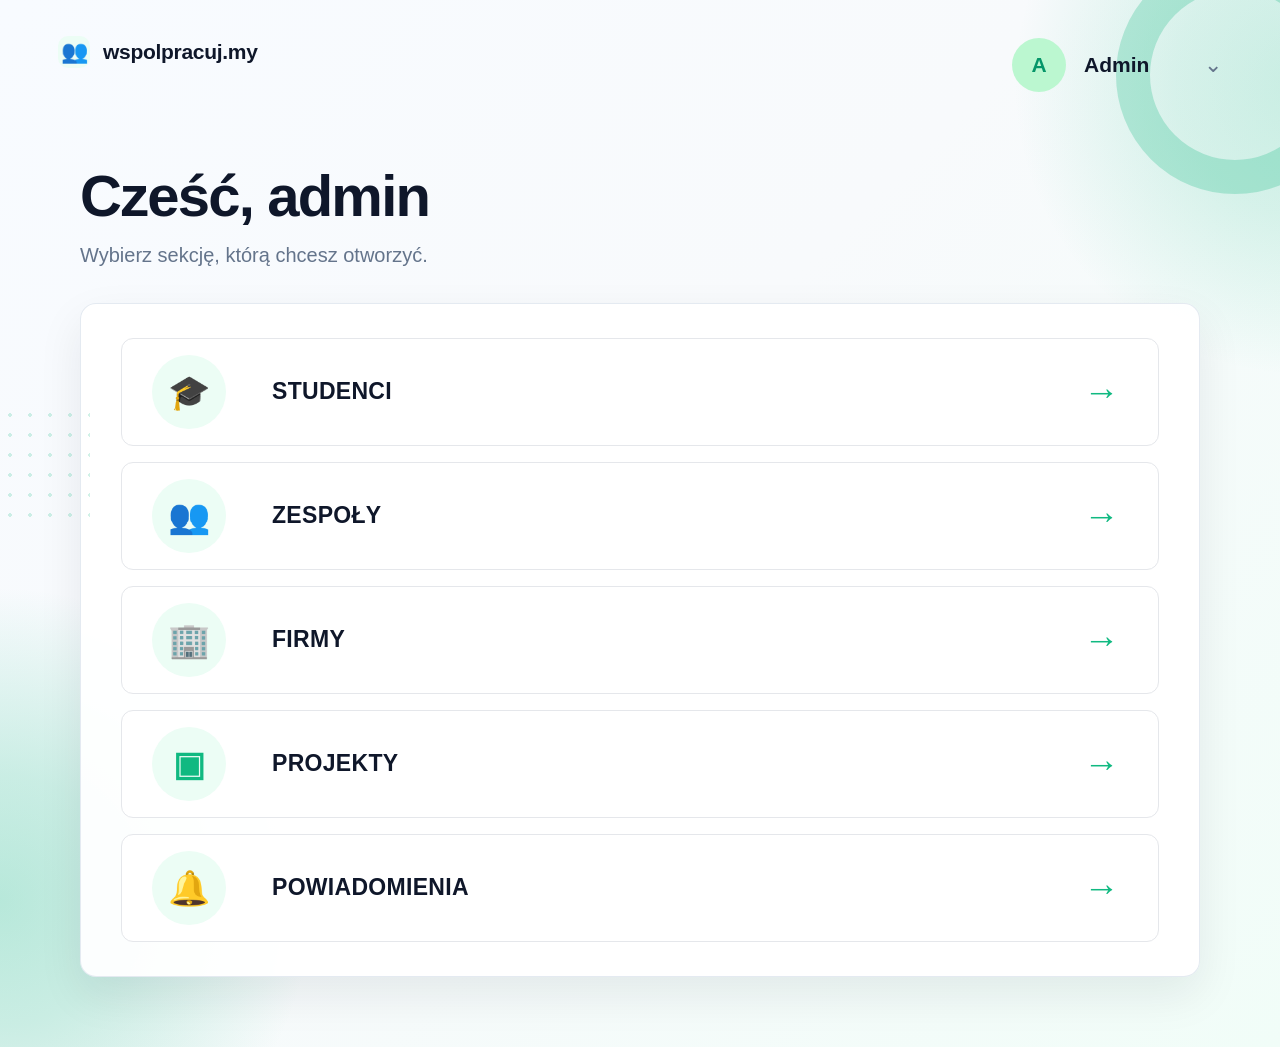
==== commit 452393f7: "Revert "Połączenie konta admin frontend-backend" This reverts commit f14b51a8cc7e8defb34f320b1f1a9e1" ====
--- a/frontend/admin.html
+++ b/frontend/admin.html
@@ -325,7 +325,6 @@
 <script>
 let currentProjectId = null;
 let currentTeamId = null;
-let currentProjectDetails = null;
 
 let deleteData = {
     type: null,
@@ -335,9 +334,7 @@
 
 const viewHistory = [];
 
-const API_BASE = "http://localhost:8081/api";
-const authToken = localStorage.getItem("token");
-const currentUser = safeParseJson(localStorage.getItem("user"));
+/* PUSTE DANE — tutaj później możesz podpiąć backend albo bazę danych */
 
 let students = [];
 
@@ -361,155 +358,12 @@
     5: "5 - bardzo wysoki"
 };
 
-function safeParseJson(value) {
-    try {
-        return JSON.parse(value);
-    } catch {
-        return null;
-    }
-}
-
-function buildHeaders(json = true) {
-    const headers = {};
-    if (json) {
-        headers["Content-Type"] = "application/json";
-    }
-    if (authToken) {
-        headers["Authorization"] = `Bearer ${authToken}`;
-    }
-    return headers;
-}
-
-function isAdminUser() {
-    if (!currentUser) {
-        return false;
-    }
-
-    if (typeof currentUser.role === "string") {
-        return currentUser.role.toLowerCase() === "admin";
-    }
-
-    return currentUser.role === 0 || currentUser.role === "0";
-}
-
-function ensureAdmin() {
-    if (!authToken || !currentUser || !isAdminUser()) {
-        window.location.href = "index.html";
-        return false;
-    }
-
-    const avatar = document.querySelector(".user-avatar");
-    const name = document.querySelector(".user-name");
-    const userName = [currentUser.name, currentUser.surname].filter(Boolean).join(" ");
-
-    if (avatar) {
-        avatar.textContent = (currentUser.name || "A")[0]?.toUpperCase() || "A";
-    }
-
-    if (name) {
-        name.textContent = userName || "Admin";
-    }
-
-    return true;
-}
-
-async function apiGet(path) {
-    const response = await fetch(`${API_BASE}${path}`, {
-        headers: buildHeaders()
-    });
-
-    if (!response.ok) {
-        const errorText = await response.text();
-        throw new Error(errorText || response.statusText);
-    }
-
-    return response.json();
-}
-
-async function loadStudents() {
-    const data = await apiGet("/users/students");
-    students = data.map(student => ({
-        id: student.studentId,
-        userId: student.userId,
-        fullName: `${student.name || ""} ${student.surname || ""}`.trim(),
-        details: `ID użytkownika: ${student.userId}`
-    }));
-}
-
-async function loadCompanies() {
-    const data = await apiGet("/companies");
-    companies = data.map(company => ({
-        id: company.id,
-        name: company.companyName,
-        contactEmail: company.contactEmail || "Brak kontaktu"
-    }));
-}
-
-async function loadProjects() {
-    const data = await apiGet("/projects");
-    projects = data.map(project => ({
-        id: project.id,
-        topic: project.topic,
-        companyName: project.companyName,
-        currentGroupsCount: project.currentGroupsCount,
-        maxGroups: project.maxGroups
-    }));
-}
-
-async function loadTeams() {
-    const data = await apiGet("/groups");
-    teams = data.map(team => ({
-        id: team.id,
-        name: team.name,
-        projectId: team.projectId,
-        status: team.isAccepted === true ? "accepted" : team.isAccepted === false ? "rejected" : "pending",
-        members: [],
-        memberCount: team.memberCount || 0
-    }));
-}
-
-async function loadNotifications() {
-    const data = await apiGet("/notifications/all");
-    notifications = data.map(notification => ({
-        id: notification.id,
-        title: notification.userName || `Użytkownik ${notification.userId}`,
-        text: notification.content || "",
-        date: notification.createdAt ? new Date(notification.createdAt).toLocaleString("pl-PL") : ""
-    }));
-}
-
-async function loadInitialData() {
-    if (!ensureAdmin()) {
-        return;
-    }
-
-    try {
-        await Promise.all([
-            loadStudents(),
-            loadCompanies(),
-            loadProjects(),
-            loadTeams(),
-            loadNotifications()
-        ]);
-
-        renderStudents();
-        renderTeams();
-        renderCompanies();
-        renderProjects();
-        renderNotifications();
-    } catch (error) {
-        console.error("Błąd ładowania danych:", error);
-        const dashboard = document.getElementById("dashboard");
-        if (dashboard) {
-            dashboard.innerHTML = `
-                <div class="admin-start-box">
-                    <p class="small-label">Błąd</p>
-                    <h1>Nie udało się załadować danych</h1>
-                    <p class="muted">${escapeHtml(error.message)}</p>
-                </div>
-            `;
-        }
-    }
+function loadInitialData() {
+    renderStudents();
+    renderTeams();
+    renderCompanies();
+    renderProjects();
+    renderNotifications();
 }
 
 function showView(viewId, saveHistory = true) {
@@ -567,8 +421,6 @@
 });
 
 function logout() {
-    localStorage.removeItem("token");
-    localStorage.removeItem("user");
     window.location.href = "index.html";
 }
 
@@ -613,7 +465,7 @@
         item.innerHTML = `
             <div class="list-main">
                 <strong>${index + 1}. ${escapeHtml(student.fullName)}</strong>
-                <span>${escapeHtml(student.details)}</span>
+                <span>${escapeHtml(student.email)}</span>
             </div>
 
             <button class="danger-small" onclick="openDelete('student', ${student.id}, 'students')">Usuń studenta</button>
@@ -639,7 +491,7 @@
         item.innerHTML = `
             <div class="list-main">
                 <strong>${index + 1}. ${escapeHtml(company.name)}</strong>
-                <span>${escapeHtml(company.contactEmail)}</span>
+                <span>Login: ${escapeHtml(company.login)}</span>
             </div>
 
             <button class="danger-small" onclick="openDelete('company', ${company.id}, 'companies')">Usuń firmę</button>
@@ -666,9 +518,9 @@
             <button class="project-card" onclick="showProjectDetails(${project.id})">
                 <div>
                     <strong>${index + 1}. ${escapeHtml(project.topic)}</strong>
-                    <span>${escapeHtml(project.companyName)}</span>
-                </div>
-                <p>${project.currentGroupsCount || 0}/${project.maxGroups || 0}</p>
+                    <span>${escapeHtml(project.companyName)} · ${formatArray(project.tags)}</span>
+                </div>
+                <p>${project.acceptedTeams || 0}/${project.teamSlots || 0}</p>
             </button>
 
             <button class="danger-small" onclick="openDelete('project', ${project.id}, 'projects')">Usuń projekt</button>
@@ -720,11 +572,7 @@
     notifications.forEach(notification => {
         const item = document.createElement("div");
         item.className = "notification-item";
-        item.innerHTML = `
-            <strong>${escapeHtml(notification.title)}</strong>
-            <p>${escapeHtml(notification.text)}</p>
-            <span class="notification-date">${escapeHtml(notification.date)}</span>
-        `;
+        item.textContent = notification.text || "";
 
         list.appendChild(item);
     });
@@ -740,7 +588,7 @@
     showView("addCompany");
 }
 
-async function addCompany(event) {
+function addCompany(event) {
     event.preventDefault();
 
     const name = document.getElementById("newCompanyName").value.trim();
@@ -761,58 +609,34 @@
         return;
     }
 
-    const companyExists = companies.some(company => {
-        return company.name.toLowerCase() === name.toLowerCase();
-    });
-
-    if (companyExists) {
-        message.textContent = "Nie dodano firmy. Firma o tej samej nazwie już istnieje.";
+    const loginExists = companies.some(company => {
+        return company.login.toLowerCase() === login.toLowerCase();
+    });
+
+    if (loginExists) {
+        message.textContent = "Nie dodano firmy. Podany login jest już zajęty.";
         message.className = "form-message error";
         return;
     }
 
-    try {
-        const response = await fetch(`${API_BASE}/companies/admin/create-company-account`, {
-            method: "POST",
-            headers: buildHeaders(),
-            body: JSON.stringify({
-                name: name,
-                surname: "Firma",
-                login: login,
-                password: password,
-                passwordConfirm: repeatPassword,
-                companyName: name,
-                contactEmail: null
-            })
-        });
-
-        const result = await response.json();
-
-        if (!response.ok) {
-            throw new Error(result.message || JSON.stringify(result) || "Błąd dodawania firmy.");
-        }
-
-        await loadCompanies();
-
-        notifications.unshift({
-            id: Date.now(),
-            title: "Nowe konto firmy",
-            text: `Administrator dodał nową firmę ${name}.`
-        });
-
-        renderCompanies();
-        renderNotifications();
-
-        event.target.reset();
-        message.textContent = "Firma została dodana.";
-        message.className = "form-message success";
-
-        removeDeleteConfirmFromHistory();
-        showView("companies", false);
-    } catch (error) {
-        message.textContent = error.message || "Błąd dodawania firmy.";
-        message.className = "form-message error";
-    }
+    companies.unshift({
+        id: Date.now(),
+        name: name,
+        login: login
+    });
+
+    notifications.unshift({
+        id: Date.now(),
+        text: `Administrator dodał nową firmę ${name}.`
+    });
+
+    renderCompanies();
+    renderNotifications();
+
+    event.target.reset();
+
+    removeDeleteConfirmFromHistory();
+    showView("companies", false);
 }
 
 function openDelete(type, id, returnView) {
@@ -885,8 +709,8 @@
         if (team && team.status === "accepted") {
             const project = projects.find(item => item.id === team.projectId);
 
-            if (project && project.currentGroupsCount > 0) {
-                project.currentGroupsCount -= 1;
+            if (project && project.acceptedTeams > 0) {
+                project.acceptedTeams -= 1;
             }
         }
 
@@ -936,77 +760,47 @@
     }
 }
 
-async function showProjectDetails(projectId) {
+function showProjectDetails(projectId) {
     currentProjectId = projectId;
-    const summary = projects.find(item => item.id === projectId);
-
-    if (!summary) {
-        return;
-    }
-
-    try {
-        currentProjectDetails = await apiGet(`/projects/${projectId}/details`);
-    } catch (error) {
-        console.error("Błąd pobierania szczegółów projektu:", error);
-        currentProjectDetails = null;
-    }
-
-    document.getElementById("projectDetailsTitle").textContent = summary.topic || "";
+
+    const project = projects.find(item => item.id === projectId);
+
+    if (!project) {
+        return;
+    }
+
+    document.getElementById("projectDetailsTitle").textContent = project.topic || "";
     document.getElementById("projectDetailsInfo").textContent =
-        `${summary.companyName || ""} · ${summary.currentGroupsCount || 0}/${summary.maxGroups || 0}`;
-
-    document.getElementById("projectDetailsDescription").textContent = currentProjectDetails?.neededTechnologies || "";
-    document.getElementById("projectDetailsGoal").textContent = currentProjectDetails?.projectGoal || "";
-    document.getElementById("projectDetailsWorkScope").textContent = currentProjectDetails?.workScope || "";
-    document.getElementById("projectDetailsTechResources").textContent = currentProjectDetails?.neededTechnologies || "";
-    document.getElementById("projectDetailsCompany").textContent = currentProjectDetails?.companyName || summary.companyName || "";
-    document.getElementById("projectDetailsTeams").textContent =
-        `${summary.currentGroupsCount || 0}/${summary.maxGroups || 0}`;
-    document.getElementById("projectDetailsPriority").textContent =
-        priorityLabels[currentProjectDetails?.priority] || (currentProjectDetails?.priority ? String(currentProjectDetails.priority) : "");
+        `${project.companyName || ""} · ${project.acceptedTeams || 0}/${project.teamSlots || 0}`;
+
+    document.getElementById("projectDetailsDescription").textContent = project.description || "";
+    document.getElementById("projectDetailsGoal").textContent = project.goal || "";
+    document.getElementById("projectDetailsWorkScope").textContent = project.workScope || "";
+    document.getElementById("projectDetailsTechResources").textContent = project.techResources || "";
+    document.getElementById("projectDetailsCompany").textContent = project.companyName || "";
+    document.getElementById("projectDetailsTeams").textContent = `${project.acceptedTeams || 0}/${project.teamSlots || 0}`;
+    document.getElementById("projectDetailsPriority").textContent = priorityLabels[project.priority] || "";
 
     showView("projectDetails");
 }
 
-async function showProjectComments() {
+function showProjectComments() {
     const list = document.getElementById("projectCommentsList");
+    const projectComments = comments.filter(comment => comment.projectId === currentProjectId);
+
     list.innerHTML = "";
 
-    if (!currentProjectId) {
-        list.innerHTML = "<p class='empty-state'>Wybierz projekt, aby zobaczyć komentarze.</p>";
-        showView("projectComments");
-        return;
-    }
-
-    try {
-        comments = await apiGet(`/comments/project/${currentProjectId}`);
-    } catch (error) {
-        console.error("Błąd pobierania komentarzy:", error);
-        comments = [];
-    }
-
-    if (comments.length === 0) {
+    if (projectComments.length === 0) {
         list.innerHTML = "<p class='empty-state'>Brak komentarzy dla tego projektu.</p>";
     } else {
-        comments.forEach(comment => {
+        projectComments.forEach(comment => {
             const item = document.createElement("div");
             item.className = "comment-item";
 
             item.innerHTML = `
-                <strong>${escapeHtml(comment.userName || `Użytkownik ${comment.userId}`)}</strong>
-                <p>${escapeHtml(comment.content || comment.comment || "")}</p>
+                <strong>${escapeHtml(comment.authorName || "")}</strong>
+                <p>${escapeHtml(comment.text || "")}</p>
             `;
-
-            if (comment.responses && comment.responses.length > 0) {
-                const responsesHtml = comment.responses.map(response => `
-                    <div class="comment-response">
-                        <strong>${escapeHtml(response.userName || `Użytkownik ${response.userId}`)}</strong>
-                        <p>${escapeHtml(response.content || "")}</p>
-                    </div>
-                `).join("");
-
-                item.innerHTML += `<div class="comment-responses">${responsesHtml}</div>`;
-            }
 
             list.appendChild(item);
         });
@@ -1016,29 +810,20 @@
 }
 
 function showProjectGuidelines() {
-    const summary = projects.find(item => item.id === currentProjectId);
-
-    if (!summary && !currentProjectDetails) {
-        return;
-    }
-
-    const details = currentProjectDetails || {
-        topic: summary?.topic,
-        companyName: summary?.companyName,
-        projectGoal: "",
-        workScope: "",
-        neededTechnologies: "",
-        tags: []
-    };
-
-    document.getElementById("guidelinesTopic").textContent = details.topic || "";
-    document.getElementById("guidelinesCompany").textContent = details.companyName || "";
-    document.getElementById("guidelinesDescription").textContent = details.neededTechnologies || "";
-    document.getElementById("guidelinesGoal").textContent = details.projectGoal || "";
-    document.getElementById("guidelinesWorkScope").textContent = details.workScope || "";
-    document.getElementById("guidelinesTechResources").textContent = details.neededTechnologies || "";
-
-    renderGuidelineTags(details.tags || []);
+    const project = projects.find(item => item.id === currentProjectId);
+
+    if (!project) {
+        return;
+    }
+
+    document.getElementById("guidelinesTopic").textContent = project.topic || "";
+    document.getElementById("guidelinesCompany").textContent = project.companyName || "";
+    document.getElementById("guidelinesDescription").textContent = project.description || "";
+    document.getElementById("guidelinesGoal").textContent = project.goal || "";
+    document.getElementById("guidelinesWorkScope").textContent = project.workScope || "";
+    document.getElementById("guidelinesTechResources").textContent = project.techResources || "";
+
+    renderGuidelineTags(project.tags || []);
 
     showView("projectGuidelines");
 }
@@ -1088,7 +873,7 @@
     showView("projectTeams");
 }
 
-async function showTeamDetails(teamId) {
+function showTeamDetails(teamId) {
     currentTeamId = teamId;
 
     const team = teams.find(item => item.id === teamId);
@@ -1106,23 +891,12 @@
     const membersList = document.getElementById("teamDetailsMembers");
     membersList.innerHTML = "";
 
-    let members = team.members || [];
-    if (members.length === 0) {
-        try {
-            const response = await apiGet(`/groups/${teamId}`);
-            members = response.members || [];
-            team.members = members;
-        } catch (error) {
-            console.error("Błąd pobierania członków zespołu:", error);
-        }
-    }
-
-    if (!members || members.length === 0) {
+    if (!team.members || team.members.length === 0) {
         membersList.innerHTML = "<p class='empty-state'>Brak członków zespołu do wyświetlenia.</p>";
     } else {
-        members.forEach(member => {
+        team.members.forEach(member => {
             const li = document.createElement("li");
-            li.textContent = member.email || `Student #${member.id}`;
+            li.textContent = member.fullName || "";
             membersList.appendChild(li);
         });
     }
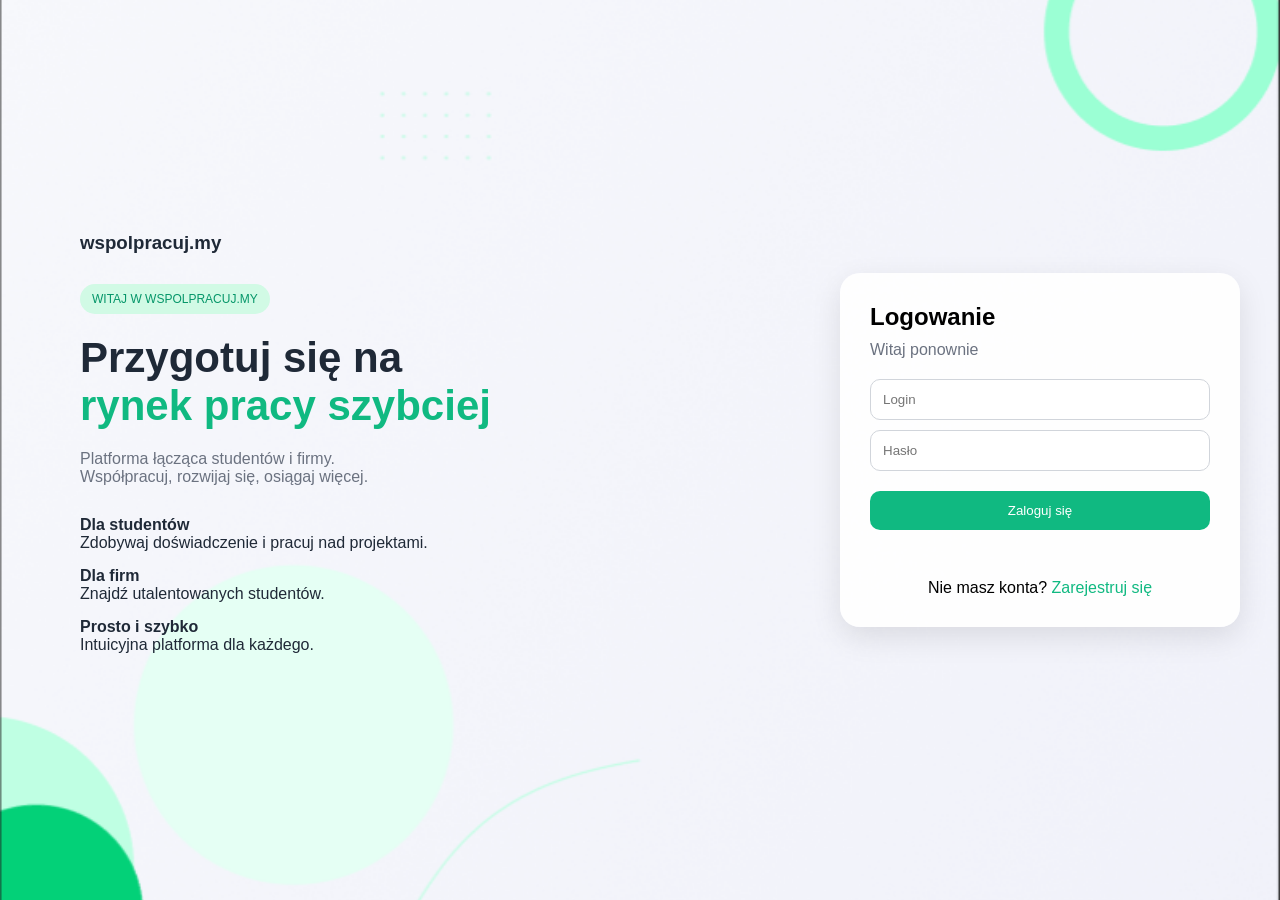
==== commit ccdb47eb: "Poprawione błędy i style na froncie" ====
--- a/frontend/admin.html
+++ b/frontend/admin.html
@@ -20,8 +20,17 @@
             <div class="user-menu">
                 <button class="user-menu-toggle" onclick="toggleUserMenu(event)" aria-expanded="false">
                     <span class="user-avatar">A</span>
-                    <span class="user-name">Admin</span>
-                    <span class="user-arrow">⌄</span>
+
+                    <span class="user-info">
+                        <span class="user-name">Admin</span>
+                        <span class="user-role">Admin</span>
+                    </span>
+
+                    <span class="hamburger-icon" aria-hidden="true">
+                        <span></span>
+                        <span></span>
+                        <span></span>
+                    </span>
                 </button>
 
                 <div id="userDropdown" class="user-dropdown">
@@ -33,15 +42,83 @@
         <section id="dashboard" class="view active-view">
             <div class="admin-start-box">
                 <p class="small-label">Panel administratora</p>
-                <h1>Cześć, admin</h1>
+                <h1>Cześć<span id="dashboardUserName">, admin</span></h1>
 
                 <div class="admin-menu-grid">
+                    <button onclick="showAdminDashboard()">DASHBOARD</button>
                     <button onclick="showStudents()">STUDENCI</button>
                     <button onclick="showTeams()">ZESPOŁY</button>
                     <button onclick="showCompanies()">FIRMY</button>
                     <button onclick="showProjects()">PROJEKTY</button>
                     <button onclick="showNotifications()">POWIADOMIENIA</button>
                 </div>
+            </div>
+        </section>
+
+        <section id="adminDashboard" class="view">
+            <button class="back-btn" onclick="goBack()">← Wstecz</button>
+
+            <div class="dashboard-choice-card">
+                <button class="dashboard-choice-button" onclick="showActiveProjects()">
+                    <span class="dashboard-choice-icon folder-icon"></span>
+                    <span>AKTYWNE PROJEKTY</span>
+                    <span class="dashboard-choice-arrow">›</span>
+                </button>
+
+                <button class="dashboard-choice-button" onclick="showStatistics()">
+                    <span class="dashboard-choice-icon stats-icon"></span>
+                    <span>STATYSTYKI</span>
+                    <span class="dashboard-choice-arrow">›</span>
+                </button>
+            </div>
+        </section>
+
+        <section id="activeProjects" class="view">
+            <button class="back-btn" onclick="goBack()">← Wstecz</button>
+
+            <div class="section-title-row">
+                <div>
+                    <h2>Aktywne projekty</h2>
+                    <p class="muted">Lista wszystkich projektów na platformie.</p>
+                </div>
+            </div>
+
+            <div id="activeProjectsList" class="active-projects-box scroll-list"></div>
+        </section>
+
+        <section id="statistics" class="view">
+            <button class="back-btn" onclick="goBack()">← Wstecz</button>
+
+            <div class="section-title-row">
+                <div>
+                    <h2>Statystyki</h2>
+                    <p class="muted">Przegląd danych projektowych i firmowych.</p>
+                </div>
+            </div>
+
+            <div class="statistics-layout">
+                <section class="stats-card filled-projects-card">
+                    <div class="stats-card-header">
+                        <div>
+                            <h3>Zapełnione projekty</h3>
+                            <p>Projekty, w których liczba zajętych miejsc jest równa liczbie dostępnych miejsc.</p>
+                        </div>
+
+                        <strong id="filledProjectsCounter" class="stats-counter">0</strong>
+                    </div>
+
+                    <div id="filledProjectsList" class="filled-projects-list"></div>
+                </section>
+
+                <section class="stats-card">
+                    <h3>Obciążone firmy wg. liczby projektów</h3>
+                    <div id="companiesByProjectsChart" class="podium-chart"></div>
+                </section>
+
+                <section class="stats-card">
+                    <h3>Obciążone firmy wg. liczby zespołów</h3>
+                    <div id="companiesByTeamsChart" class="podium-chart"></div>
+                </section>
             </div>
         </section>
 
@@ -308,10 +385,7 @@
                 <h3>Pliki</h3>
 
                 <div class="upload-area">
-                    <p>
-                        Miejsce na wrzucanie plików z rozszerzeniami według dokumentacji.
-                    </p>
-
+                    <p>Miejsce na wrzucanie plików z rozszerzeniami według dokumentacji.</p>
                     <input type="file" multiple>
                 </div>
 
@@ -325,6 +399,7 @@
 <script>
 let currentProjectId = null;
 let currentTeamId = null;
+let currentProjectDetails = null;
 
 let deleteData = {
     type: null,
@@ -334,20 +409,16 @@
 
 const viewHistory = [];
 
-/* PUSTE DANE — tutaj później możesz podpiąć backend albo bazę danych */
+const API_BASE = "http://localhost:8081/api";
+const authToken = localStorage.getItem("token");
+const currentUser = safeParseJson(localStorage.getItem("user"));
 
 let students = [];
-
 let companies = [];
-
 let projects = [];
-
 let teams = [];
-
 let notifications = [];
-
 let comments = [];
-
 let repositoryFiles = [];
 
 const priorityLabels = {
@@ -358,12 +429,223 @@
     5: "5 - bardzo wysoki"
 };
 
-function loadInitialData() {
-    renderStudents();
-    renderTeams();
-    renderCompanies();
-    renderProjects();
-    renderNotifications();
+function safeParseJson(value) {
+    try {
+        return JSON.parse(value);
+    } catch {
+        return null;
+    }
+}
+
+function buildHeaders(json = true) {
+    const headers = {};
+
+    if (json) {
+        headers["Content-Type"] = "application/json";
+    }
+
+    if (authToken) {
+        headers["Authorization"] = `Bearer ${authToken}`;
+    }
+
+    return headers;
+}
+
+function isAdminUser() {
+    if (!currentUser) {
+        return false;
+    }
+
+    if (typeof currentUser.role === "string") {
+        return currentUser.role.toLowerCase() === "admin";
+    }
+
+    return currentUser.role === 0 || currentUser.role === "0";
+}
+
+function ensureAdmin() {
+    if (!authToken || !currentUser || !isAdminUser()) {
+        window.location.href = "index.html";
+        return false;
+    }
+
+    setUserMenuData();
+
+    return true;
+}
+
+async function apiGet(path) {
+    const response = await fetch(`${API_BASE}${path}`, {
+        headers: buildHeaders()
+    });
+
+    if (!response.ok) {
+        const errorText = await response.text();
+        throw new Error(errorText || response.statusText);
+    }
+
+    return response.json();
+}
+
+async function loadStudents() {
+    const data = await apiGet("/users/students");
+
+    students = data.map(student => ({
+        id: student.studentId,
+        userId: student.userId,
+        fullName: `${student.name || ""} ${student.surname || ""}`.trim(),
+        details: `ID użytkownika: ${student.userId}`
+    }));
+}
+
+async function loadCompanies() {
+    const data = await apiGet("/companies");
+
+    companies = data.map(company => ({
+        id: company.id,
+        name: company.companyName,
+        contactEmail: company.contactEmail || "Brak kontaktu"
+    }));
+}
+
+async function loadProjects() {
+    const data = await apiGet("/projects");
+
+    projects = data.map(project => ({
+        id: project.id,
+        topic: project.topic,
+        companyName: project.companyName,
+        currentGroupsCount: project.currentGroupsCount,
+        maxGroups: project.maxGroups
+    }));
+}
+
+async function loadTeams() {
+    const data = await apiGet("/groups");
+
+    teams = data.map(team => ({
+        id: team.id,
+        name: team.name,
+        projectId: team.projectId,
+        status: team.isAccepted === true ? "accepted" : team.isAccepted === false ? "rejected" : "pending",
+        members: [],
+        memberCount: team.memberCount || 0
+    }));
+}
+
+async function loadNotifications() {
+    const data = await apiGet("/notifications/all");
+
+    notifications = data.map(notification => ({
+        id: notification.id,
+        title: notification.userName || `Użytkownik ${notification.userId}`,
+        text: notification.content || "",
+        date: notification.createdAt ? new Date(notification.createdAt).toLocaleString("pl-PL") : ""
+    }));
+}
+
+async function loadInitialData() {
+    if (!ensureAdmin()) {
+        return;
+    }
+
+    try {
+        await Promise.all([
+            loadStudents(),
+            loadCompanies(),
+            loadProjects(),
+            loadTeams(),
+            loadNotifications()
+        ]);
+
+        renderStudents();
+        renderTeams();
+        renderCompanies();
+        renderProjects();
+        renderNotifications();
+    } catch (error) {
+        console.error("Błąd ładowania danych:", error);
+
+        const dashboard = document.getElementById("dashboard");
+
+        if (dashboard) {
+            dashboard.innerHTML = `
+                <div class="admin-start-box">
+                    <p class="small-label">Błąd</p>
+                    <h1>Nie udało się załadować danych</h1>
+                    <p class="muted">${escapeHtml(error.message)}</p>
+                </div>
+            `;
+        }
+    }
+}
+
+function getCurrentUserName() {
+    if (!currentUser) {
+        return "Admin";
+    }
+
+    const fullName = [
+        currentUser.name,
+        currentUser.surname
+    ].filter(Boolean).join(" ").trim();
+
+    if (fullName) {
+        return fullName;
+    }
+
+    if (currentUser.fullName) {
+        return currentUser.fullName;
+    }
+
+    if (currentUser.username) {
+        return currentUser.username;
+    }
+
+    if (currentUser.login) {
+        return currentUser.login;
+    }
+
+    if (currentUser.email) {
+        return currentUser.email.split("@")[0];
+    }
+
+    return "Admin";
+}
+
+function getUserInitial(userName) {
+    const cleanName = String(userName || "Admin").trim();
+
+    if (!cleanName) {
+        return "A";
+    }
+
+    return cleanName[0].toUpperCase();
+}
+
+function setUserMenuData() {
+    const avatar = document.querySelector(".user-avatar");
+    const name = document.querySelector(".user-name");
+    const role = document.querySelector(".user-role");
+    const dashboardName = document.getElementById("dashboardUserName");
+
+    const userName = getCurrentUserName();
+
+    if (avatar) {
+        avatar.textContent = getUserInitial(userName);
+    }
+
+    if (name) {
+        name.textContent = userName;
+    }
+
+    if (role) {
+        role.textContent = "Admin";
+    }
+
+    if (dashboardName) {
+        dashboardName.textContent = `, ${userName}`;
+    }
 }
 
 function showView(viewId, saveHistory = true) {
@@ -377,7 +659,11 @@
         view.classList.remove("active-view");
     });
 
-    document.getElementById(viewId).classList.add("active-view");
+    const nextView = document.getElementById(viewId);
+
+    if (nextView) {
+        nextView.classList.add("active-view");
+    }
 }
 
 function goBack() {
@@ -396,6 +682,10 @@
     const menu = document.querySelector(".user-menu");
     const toggle = document.querySelector(".user-menu-toggle");
 
+    if (!menu || !toggle) {
+        return;
+    }
+
     menu.classList.toggle("open");
 
     const isOpen = menu.classList.contains("open");
@@ -421,7 +711,23 @@
 });
 
 function logout() {
+    localStorage.removeItem("token");
+    localStorage.removeItem("user");
     window.location.href = "index.html";
+}
+
+function showAdminDashboard() {
+    showView("adminDashboard");
+}
+
+function showActiveProjects() {
+    renderActiveProjects();
+    showView("activeProjects");
+}
+
+function showStatistics() {
+    renderStatistics();
+    showView("statistics");
 }
 
 function showStudents() {
@@ -465,7 +771,7 @@
         item.innerHTML = `
             <div class="list-main">
                 <strong>${index + 1}. ${escapeHtml(student.fullName)}</strong>
-                <span>${escapeHtml(student.email)}</span>
+                <span>${escapeHtml(student.details)}</span>
             </div>
 
             <button class="danger-small" onclick="openDelete('student', ${student.id}, 'students')">Usuń studenta</button>
@@ -491,7 +797,7 @@
         item.innerHTML = `
             <div class="list-main">
                 <strong>${index + 1}. ${escapeHtml(company.name)}</strong>
-                <span>Login: ${escapeHtml(company.login)}</span>
+                <span>${escapeHtml(company.contactEmail)}</span>
             </div>
 
             <button class="danger-small" onclick="openDelete('company', ${company.id}, 'companies')">Usuń firmę</button>
@@ -518,9 +824,9 @@
             <button class="project-card" onclick="showProjectDetails(${project.id})">
                 <div>
                     <strong>${index + 1}. ${escapeHtml(project.topic)}</strong>
-                    <span>${escapeHtml(project.companyName)} · ${formatArray(project.tags)}</span>
-                </div>
-                <p>${project.acceptedTeams || 0}/${project.teamSlots || 0}</p>
+                    <span>${escapeHtml(project.companyName)}</span>
+                </div>
+                <p>${project.currentGroupsCount || 0}/${project.maxGroups || 0}</p>
             </button>
 
             <button class="danger-small" onclick="openDelete('project', ${project.id}, 'projects')">Usuń projekt</button>
@@ -572,9 +878,149 @@
     notifications.forEach(notification => {
         const item = document.createElement("div");
         item.className = "notification-item";
-        item.textContent = notification.text || "";
+        item.innerHTML = `
+            <strong>${escapeHtml(notification.title)}</strong>
+            <p>${escapeHtml(notification.text)}</p>
+            <span class="notification-date">${escapeHtml(notification.date)}</span>
+        `;
 
         list.appendChild(item);
+    });
+}
+
+function renderActiveProjects() {
+    const list = document.getElementById("activeProjectsList");
+    list.innerHTML = "";
+
+    if (projects.length === 0) {
+        list.innerHTML = "<div class='card'><p class='empty-state'>Brak aktywnych projektów do wyświetlenia.</p></div>";
+        return;
+    }
+
+    projects.forEach(project => {
+        const button = document.createElement("button");
+        button.className = "active-project-row";
+        button.onclick = () => showProjectDetails(project.id);
+
+        button.innerHTML = `
+            <span class="active-project-icon"></span>
+            <strong>
+                ${escapeHtml(project.topic || "Projekt")}
+                [${escapeHtml(project.companyName || "Brak firmy")}]
+                ${project.currentGroupsCount || 0}/${project.maxGroups || 0}
+            </strong>
+            <span class="active-project-arrow">›</span>
+        `;
+
+        list.appendChild(button);
+    });
+}
+
+function renderStatistics() {
+    renderFilledProjects();
+    renderCompaniesByProjects();
+    renderCompaniesByTeams();
+}
+
+function renderFilledProjects() {
+    const counter = document.getElementById("filledProjectsCounter");
+    const list = document.getElementById("filledProjectsList");
+
+    list.innerHTML = "";
+
+    const filledProjects = projects.filter(project => {
+        return Number(project.maxGroups || 0) > 0 && Number(project.currentGroupsCount || 0) >= Number(project.maxGroups || 0);
+    });
+
+    counter.textContent = filledProjects.length;
+
+    if (filledProjects.length === 0) {
+        list.innerHTML = "<p class='empty-state'>Brak zapełnionych projektów.</p>";
+        return;
+    }
+
+    filledProjects.forEach(project => {
+        const item = document.createElement("div");
+        item.className = "filled-project-item";
+
+        item.innerHTML = `
+            <span class="check-icon">✓</span>
+            <strong>
+                ${escapeHtml(project.topic || "Projekt")}
+                [${escapeHtml(project.companyName || "Brak firmy")}]
+                ${project.currentGroupsCount || 0}/${project.maxGroups || 0}
+            </strong>
+        `;
+
+        list.appendChild(item);
+    });
+}
+
+function renderCompaniesByProjects() {
+    const ranking = getCompaniesRankingByProjects();
+    renderPodiumChart("companiesByProjectsChart", ranking);
+}
+
+function renderCompaniesByTeams() {
+    const ranking = getCompaniesRankingByTeams();
+    renderPodiumChart("companiesByTeamsChart", ranking);
+}
+
+function getCompaniesRankingByProjects() {
+    const map = new Map();
+
+    projects.forEach(project => {
+        const companyName = project.companyName || "Brak firmy";
+        const currentValue = map.get(companyName) || 0;
+        map.set(companyName, currentValue + 1);
+    });
+
+    return Array.from(map.entries())
+        .map(([name, value]) => ({ name, value }))
+        .sort((a, b) => b.value - a.value)
+        .slice(0, 3);
+}
+
+function getCompaniesRankingByTeams() {
+    const map = new Map();
+
+    projects.forEach(project => {
+        const companyName = project.companyName || "Brak firmy";
+        const currentValue = map.get(companyName) || 0;
+        map.set(companyName, currentValue + Number(project.currentGroupsCount || 0));
+    });
+
+    return Array.from(map.entries())
+        .map(([name, value]) => ({ name, value }))
+        .sort((a, b) => b.value - a.value)
+        .slice(0, 3);
+}
+
+function renderPodiumChart(containerId, ranking) {
+    const container = document.getElementById(containerId);
+    container.innerHTML = "";
+
+    if (ranking.length === 0) {
+        container.innerHTML = "<p class='empty-state'>Brak danych do wyświetlenia.</p>";
+        return;
+    }
+
+    const order = [ranking[1], ranking[0], ranking[2]].filter(Boolean);
+
+    order.forEach(item => {
+        const originalIndex = ranking.findIndex(rank => rank.name === item.name);
+        const place = originalIndex + 1;
+
+        const bar = document.createElement("div");
+        bar.className = `podium-item podium-place-${place}`;
+
+        bar.innerHTML = `
+            <span class="podium-place">${place}</span>
+            <div class="podium-bar"></div>
+            <strong>${escapeHtml(item.name)}</strong>
+        `;
+
+        container.appendChild(bar);
     });
 }
 
@@ -588,7 +1034,7 @@
     showView("addCompany");
 }
 
-function addCompany(event) {
+async function addCompany(event) {
     event.preventDefault();
 
     const name = document.getElementById("newCompanyName").value.trim();
@@ -609,34 +1055,59 @@
         return;
     }
 
-    const loginExists = companies.some(company => {
-        return company.login.toLowerCase() === login.toLowerCase();
-    });
-
-    if (loginExists) {
-        message.textContent = "Nie dodano firmy. Podany login jest już zajęty.";
+    const companyExists = companies.some(company => {
+        return company.name.toLowerCase() === name.toLowerCase();
+    });
+
+    if (companyExists) {
+        message.textContent = "Nie dodano firmy. Firma o tej samej nazwie już istnieje.";
         message.className = "form-message error";
         return;
     }
 
-    companies.unshift({
-        id: Date.now(),
-        name: name,
-        login: login
-    });
-
-    notifications.unshift({
-        id: Date.now(),
-        text: `Administrator dodał nową firmę ${name}.`
-    });
-
-    renderCompanies();
-    renderNotifications();
-
-    event.target.reset();
-
-    removeDeleteConfirmFromHistory();
-    showView("companies", false);
+    try {
+        const response = await fetch(`${API_BASE}/companies/admin/create-company-account`, {
+            method: "POST",
+            headers: buildHeaders(),
+            body: JSON.stringify({
+                name: name,
+                surname: "Firma",
+                login: login,
+                password: password,
+                passwordConfirm: repeatPassword,
+                companyName: name,
+                contactEmail: null
+            })
+        });
+
+        const result = await response.json();
+
+        if (!response.ok) {
+            throw new Error(result.message || JSON.stringify(result) || "Błąd dodawania firmy.");
+        }
+
+        await loadCompanies();
+
+        notifications.unshift({
+            id: Date.now(),
+            title: "Nowe konto firmy",
+            text: `Administrator dodał nową firmę ${name}.`,
+            date: new Date().toLocaleString("pl-PL")
+        });
+
+        renderCompanies();
+        renderNotifications();
+
+        event.target.reset();
+        message.textContent = "Firma została dodana.";
+        message.className = "form-message success";
+
+        removeDeleteConfirmFromHistory();
+        showView("companies", false);
+    } catch (error) {
+        message.textContent = error.message || "Błąd dodawania firmy.";
+        message.className = "form-message error";
+    }
 }
 
 function openDelete(type, id, returnView) {
@@ -709,8 +1180,8 @@
         if (team && team.status === "accepted") {
             const project = projects.find(item => item.id === team.projectId);
 
-            if (project && project.acceptedTeams > 0) {
-                project.acceptedTeams -= 1;
+            if (project && project.currentGroupsCount > 0) {
+                project.currentGroupsCount -= 1;
             }
         }
 
@@ -760,47 +1231,76 @@
     }
 }
 
-function showProjectDetails(projectId) {
+async function showProjectDetails(projectId) {
     currentProjectId = projectId;
-
-    const project = projects.find(item => item.id === projectId);
-
-    if (!project) {
-        return;
-    }
-
-    document.getElementById("projectDetailsTitle").textContent = project.topic || "";
+    const summary = projects.find(item => item.id === projectId);
+
+    if (!summary) {
+        return;
+    }
+
+    try {
+        currentProjectDetails = await apiGet(`/projects/${projectId}/details`);
+    } catch (error) {
+        console.error("Błąd pobierania szczegółów projektu:", error);
+        currentProjectDetails = null;
+    }
+
+    document.getElementById("projectDetailsTitle").textContent = summary.topic || "";
     document.getElementById("projectDetailsInfo").textContent =
-        `${project.companyName || ""} · ${project.acceptedTeams || 0}/${project.teamSlots || 0}`;
-
-    document.getElementById("projectDetailsDescription").textContent = project.description || "";
-    document.getElementById("projectDetailsGoal").textContent = project.goal || "";
-    document.getElementById("projectDetailsWorkScope").textContent = project.workScope || "";
-    document.getElementById("projectDetailsTechResources").textContent = project.techResources || "";
-    document.getElementById("projectDetailsCompany").textContent = project.companyName || "";
-    document.getElementById("projectDetailsTeams").textContent = `${project.acceptedTeams || 0}/${project.teamSlots || 0}`;
-    document.getElementById("projectDetailsPriority").textContent = priorityLabels[project.priority] || "";
+        `${summary.companyName || ""} · ${summary.currentGroupsCount || 0}/${summary.maxGroups || 0}`;
+
+    document.getElementById("projectDetailsDescription").textContent = currentProjectDetails?.neededTechnologies || "";
+    document.getElementById("projectDetailsGoal").textContent = currentProjectDetails?.projectGoal || "";
+    document.getElementById("projectDetailsWorkScope").textContent = currentProjectDetails?.workScope || "";
+    document.getElementById("projectDetailsTechResources").textContent = currentProjectDetails?.neededTechnologies || "";
+    document.getElementById("projectDetailsCompany").textContent = currentProjectDetails?.companyName || summary.companyName || "";
+    document.getElementById("projectDetailsTeams").textContent = `${summary.currentGroupsCount || 0}/${summary.maxGroups || 0}`;
+    document.getElementById("projectDetailsPriority").textContent =
+        priorityLabels[currentProjectDetails?.priority] || (currentProjectDetails?.priority ? String(currentProjectDetails.priority) : "");
 
     showView("projectDetails");
 }
 
-function showProjectComments() {
+async function showProjectComments() {
     const list = document.getElementById("projectCommentsList");
-    const projectComments = comments.filter(comment => comment.projectId === currentProjectId);
-
     list.innerHTML = "";
 
-    if (projectComments.length === 0) {
+    if (!currentProjectId) {
+        list.innerHTML = "<p class='empty-state'>Wybierz projekt, aby zobaczyć komentarze.</p>";
+        showView("projectComments");
+        return;
+    }
+
+    try {
+        comments = await apiGet(`/comments/project/${currentProjectId}`);
+    } catch (error) {
+        console.error("Błąd pobierania komentarzy:", error);
+        comments = [];
+    }
+
+    if (comments.length === 0) {
         list.innerHTML = "<p class='empty-state'>Brak komentarzy dla tego projektu.</p>";
     } else {
-        projectComments.forEach(comment => {
+        comments.forEach(comment => {
             const item = document.createElement("div");
             item.className = "comment-item";
 
             item.innerHTML = `
-                <strong>${escapeHtml(comment.authorName || "")}</strong>
-                <p>${escapeHtml(comment.text || "")}</p>
+                <strong>${escapeHtml(comment.userName || `Użytkownik ${comment.userId}`)}</strong>
+                <p>${escapeHtml(comment.content || comment.comment || "")}</p>
             `;
+
+            if (comment.responses && comment.responses.length > 0) {
+                const responsesHtml = comment.responses.map(response => `
+                    <div class="comment-response">
+                        <strong>${escapeHtml(response.userName || `Użytkownik ${response.userId}`)}</strong>
+                        <p>${escapeHtml(response.content || "")}</p>
+                    </div>
+                `).join("");
+
+                item.innerHTML += `<div class="comment-responses">${responsesHtml}</div>`;
+            }
 
             list.appendChild(item);
         });
@@ -810,20 +1310,29 @@
 }
 
 function showProjectGuidelines() {
-    const project = projects.find(item => item.id === currentProjectId);
-
-    if (!project) {
-        return;
-    }
-
-    document.getElementById("guidelinesTopic").textContent = project.topic || "";
-    document.getElementById("guidelinesCompany").textContent = project.companyName || "";
-    document.getElementById("guidelinesDescription").textContent = project.description || "";
-    document.getElementById("guidelinesGoal").textContent = project.goal || "";
-    document.getElementById("guidelinesWorkScope").textContent = project.workScope || "";
-    document.getElementById("guidelinesTechResources").textContent = project.techResources || "";
-
-    renderGuidelineTags(project.tags || []);
+    const summary = projects.find(item => item.id === currentProjectId);
+
+    if (!summary && !currentProjectDetails) {
+        return;
+    }
+
+    const details = currentProjectDetails || {
+        topic: summary?.topic,
+        companyName: summary?.companyName,
+        projectGoal: "",
+        workScope: "",
+        neededTechnologies: "",
+        tags: []
+    };
+
+    document.getElementById("guidelinesTopic").textContent = details.topic || "";
+    document.getElementById("guidelinesCompany").textContent = details.companyName || "";
+    document.getElementById("guidelinesDescription").textContent = details.neededTechnologies || "";
+    document.getElementById("guidelinesGoal").textContent = details.projectGoal || "";
+    document.getElementById("guidelinesWorkScope").textContent = details.workScope || "";
+    document.getElementById("guidelinesTechResources").textContent = details.neededTechnologies || "";
+
+    renderGuidelineTags(details.tags || []);
 
     showView("projectGuidelines");
 }
@@ -873,7 +1382,7 @@
     showView("projectTeams");
 }
 
-function showTeamDetails(teamId) {
+async function showTeamDetails(teamId) {
     currentTeamId = teamId;
 
     const team = teams.find(item => item.id === teamId);
@@ -885,18 +1394,29 @@
     const project = projects.find(item => item.id === team.projectId);
 
     document.getElementById("teamDetailsName").textContent = team.name || "";
-    document.getElementById("teamDetailsProject").textContent =
-        `Przypisany projekt: ${project?.topic || "Brak projektu"}`;
+    document.getElementById("teamDetailsProject").textContent = `Przypisany projekt: ${project?.topic || "Brak projektu"}`;
 
     const membersList = document.getElementById("teamDetailsMembers");
     membersList.innerHTML = "";
 
-    if (!team.members || team.members.length === 0) {
+    let members = team.members || [];
+
+    if (members.length === 0) {
+        try {
+            const response = await apiGet(`/groups/${teamId}`);
+            members = response.members || [];
+            team.members = members;
+        } catch (error) {
+            console.error("Błąd pobierania członków zespołu:", error);
+        }
+    }
+
+    if (!members || members.length === 0) {
         membersList.innerHTML = "<p class='empty-state'>Brak członków zespołu do wyświetlenia.</p>";
     } else {
-        team.members.forEach(member => {
+        members.forEach(member => {
             const li = document.createElement("li");
-            li.textContent = member.fullName || "";
+            li.textContent = member.email || `Student #${member.id}`;
             membersList.appendChild(li);
         });
     }
@@ -972,4 +1492,4 @@
 </script>
 
 </body>
-</html>+</html>
